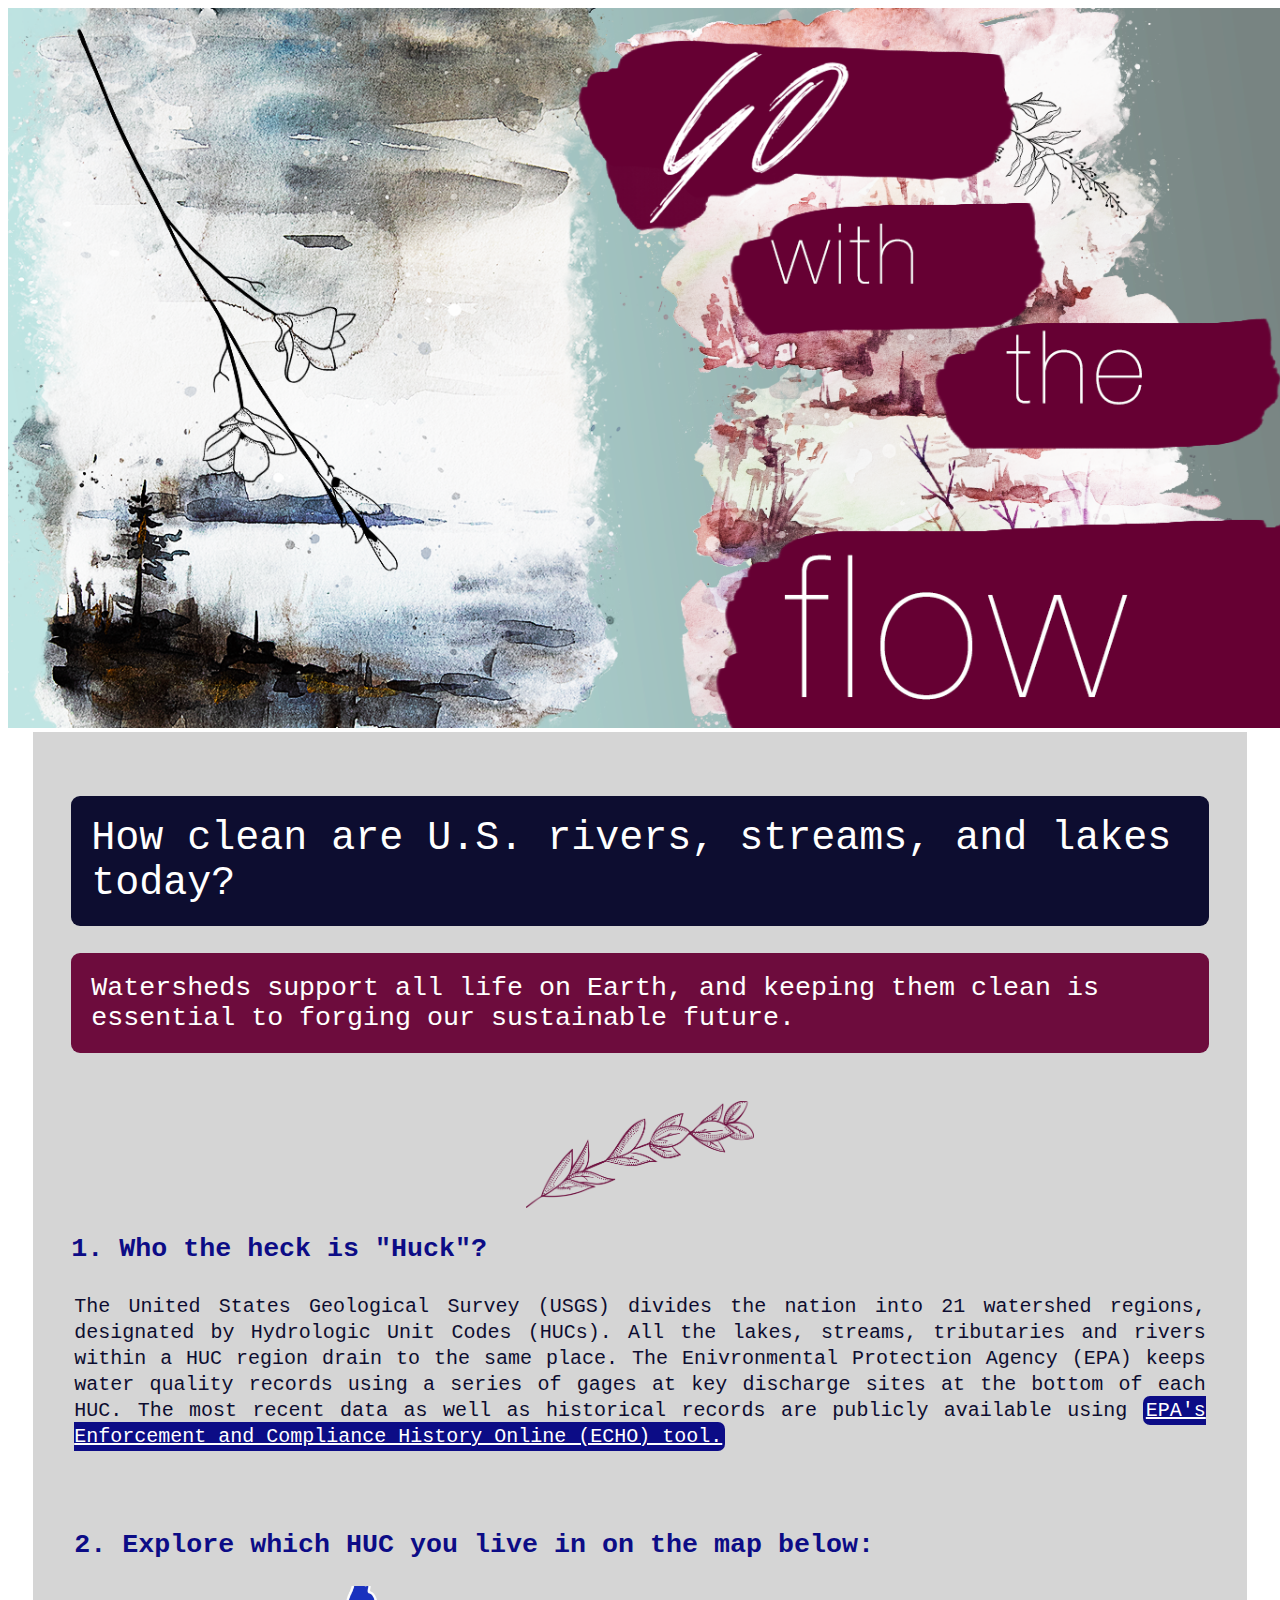
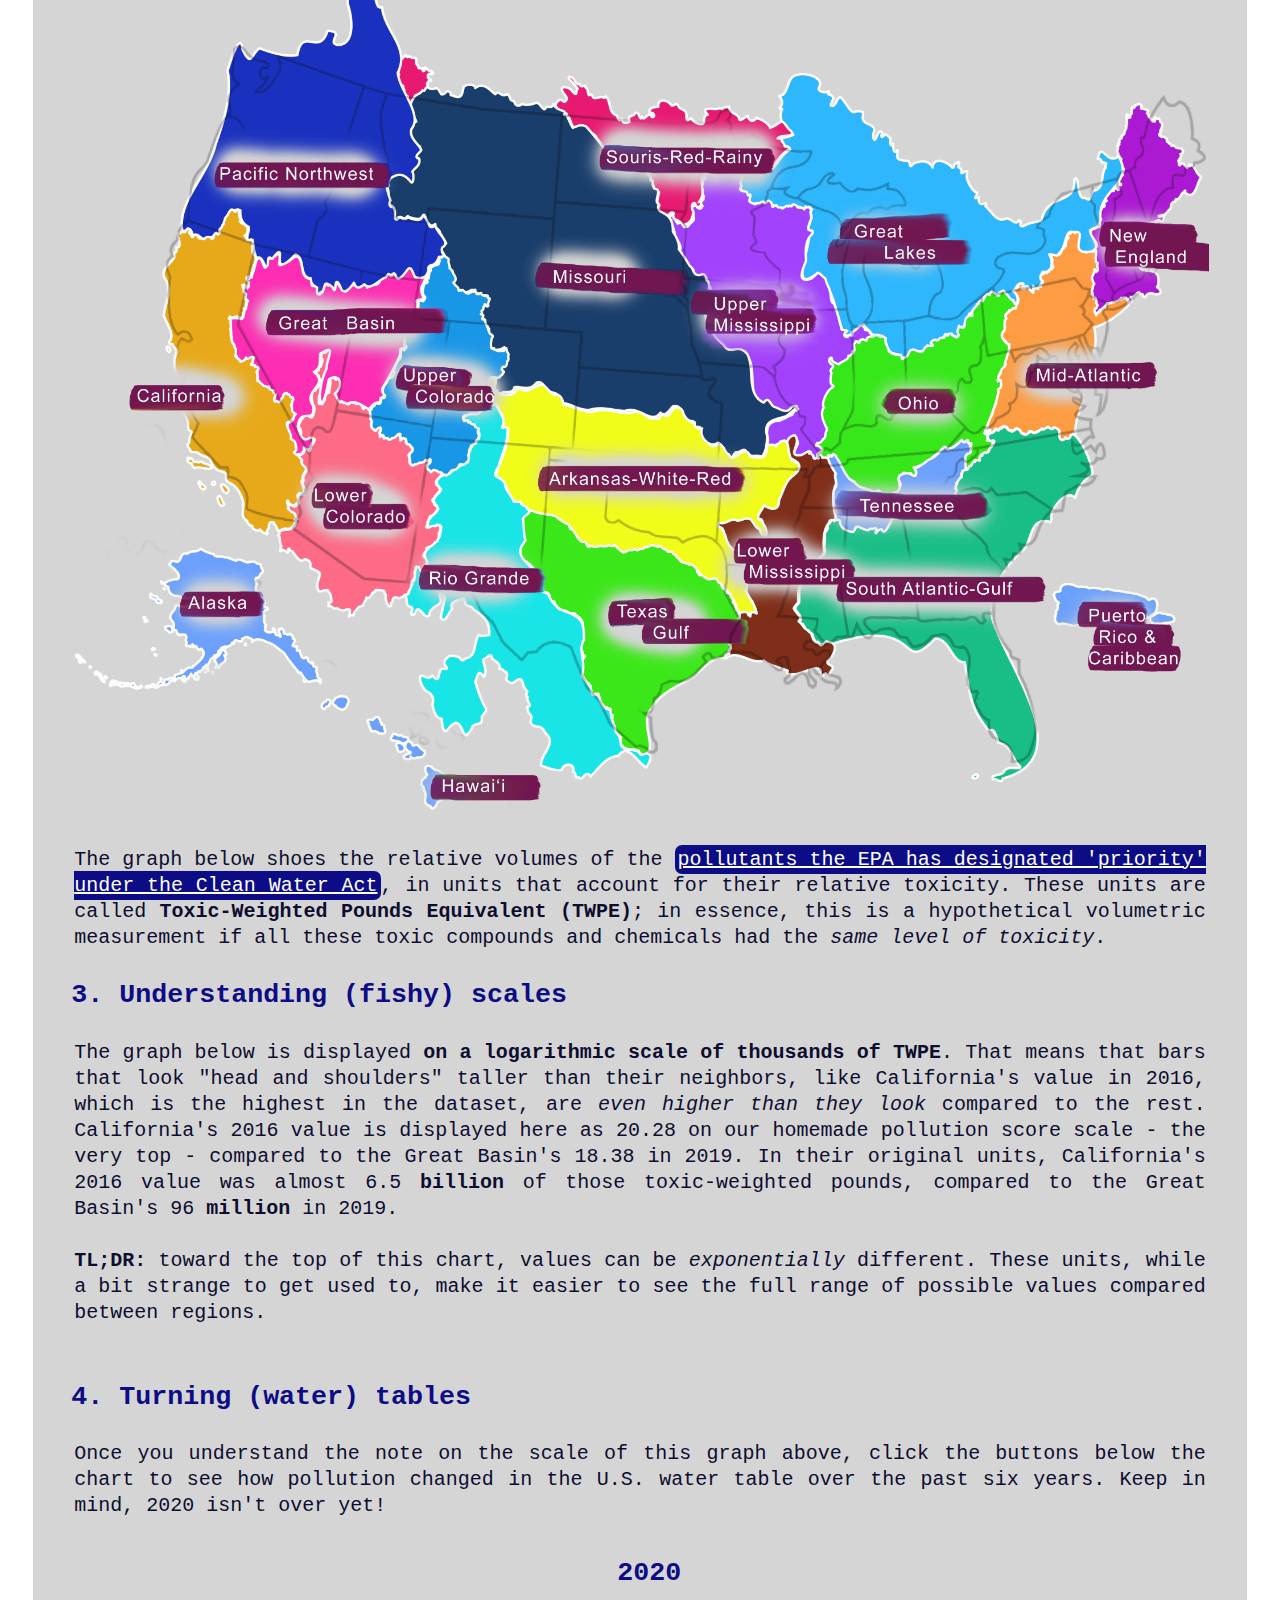
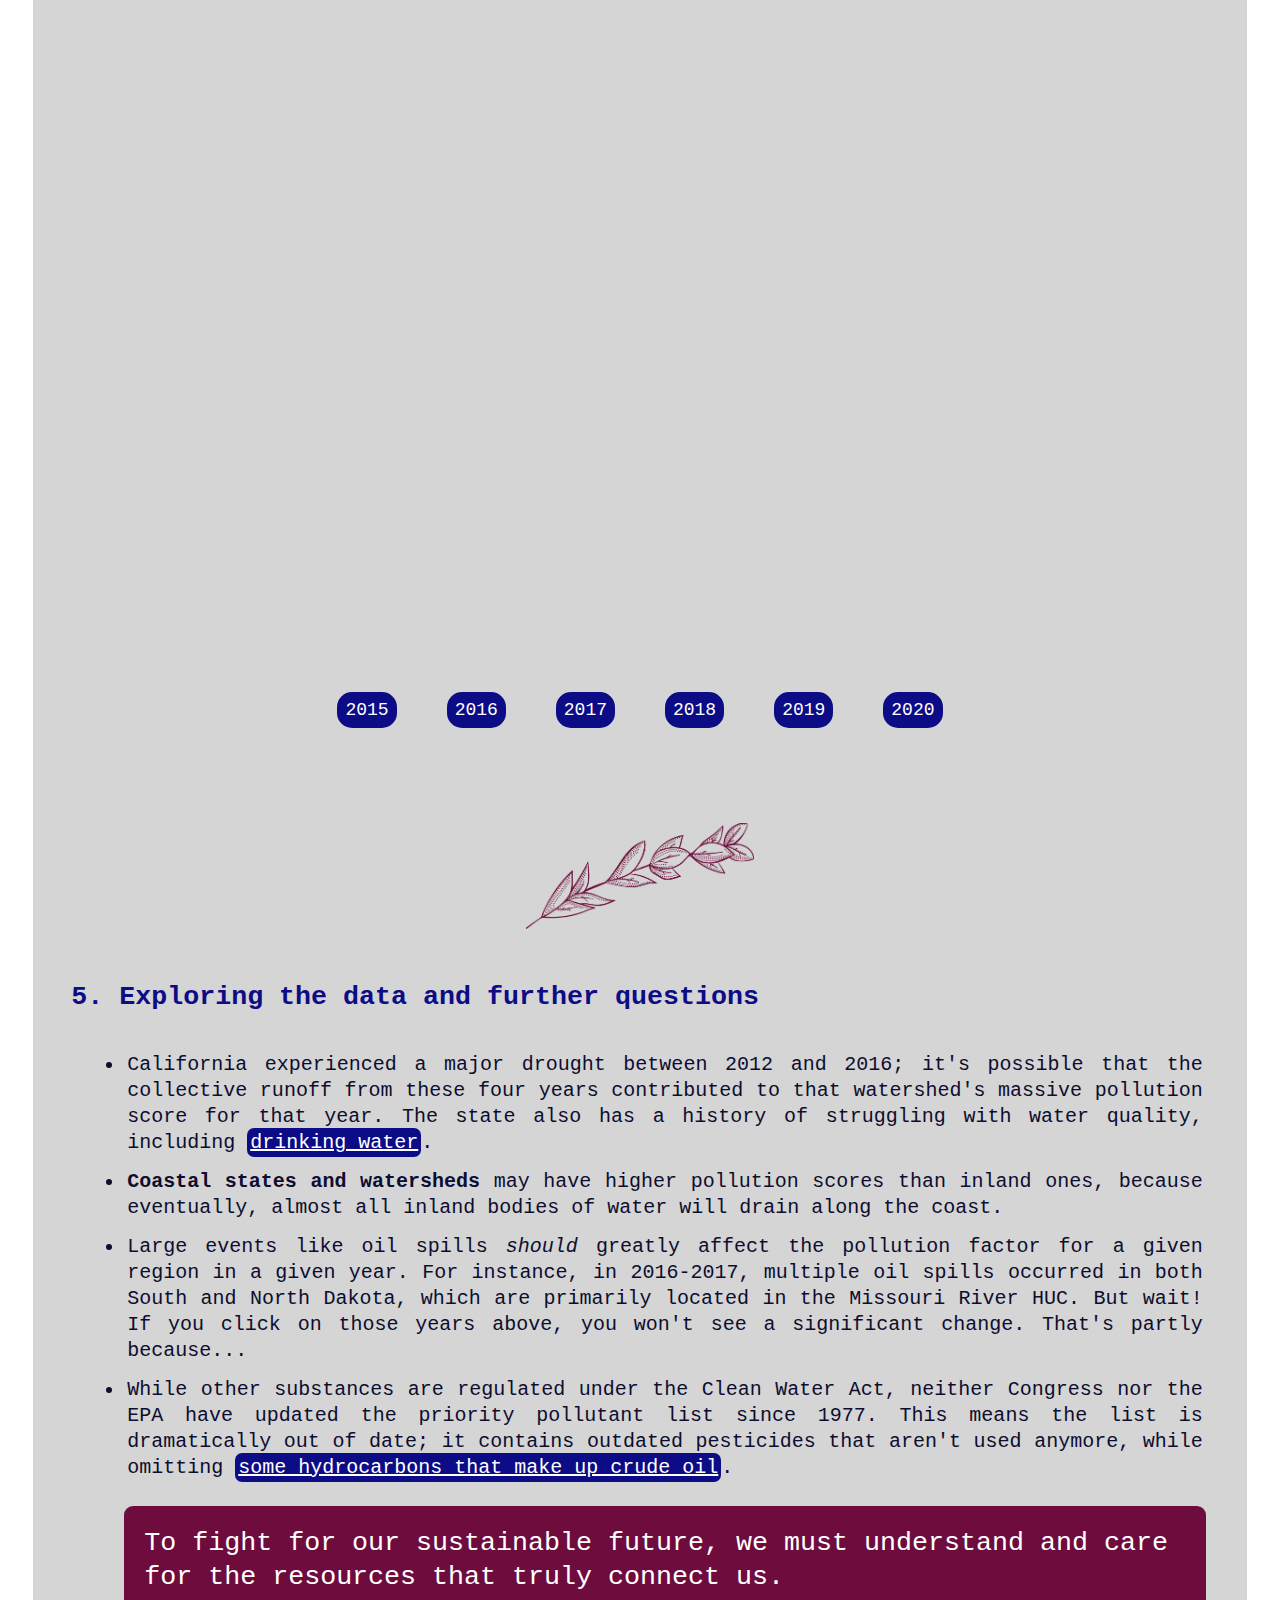
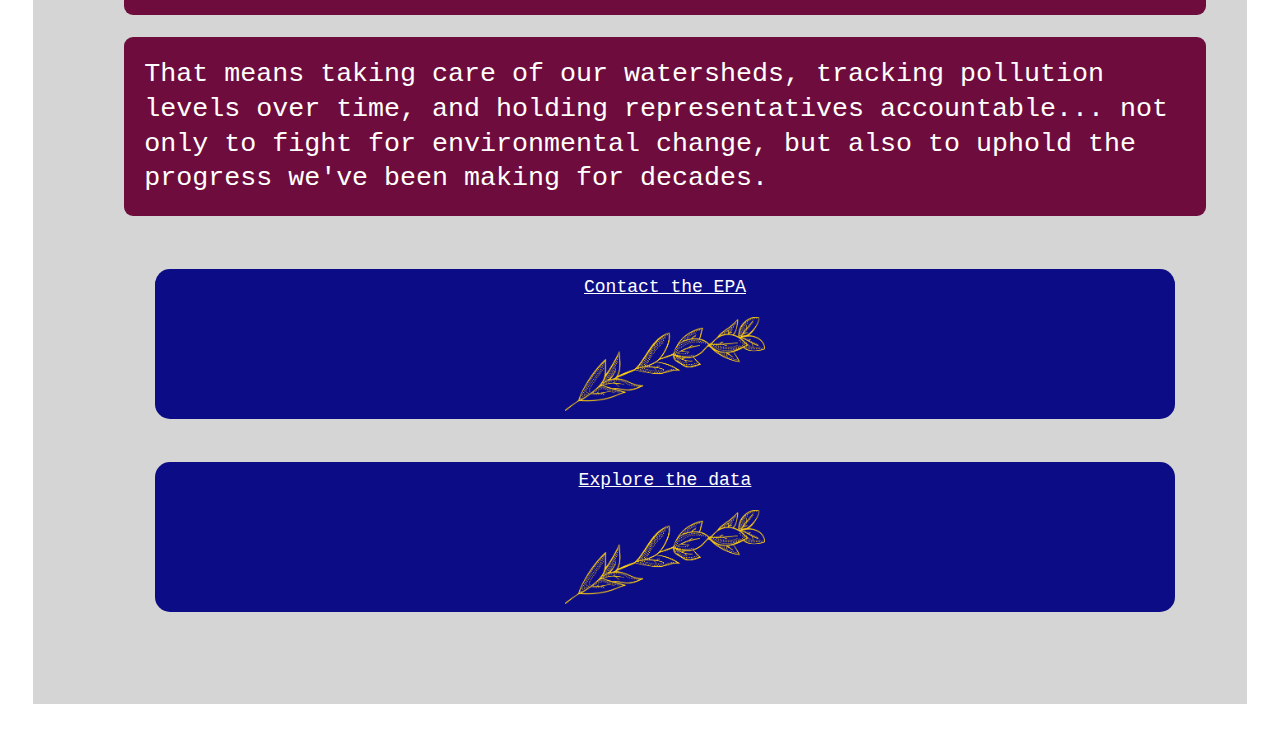
==== index.html @ a7fb6d4d "Rename p-bar.html to index.html" ====
<!DOCTYPE html>
<html>

<head>
  <script src="https://d3js.org/d3.v6.js"></script>
  <link rel="stylesheet" type="text/css" href="p-style.css">
</head>

<body>

<div class = "parallax">

  <div id = "banner" class = "center">
    <img src = "./img/header.png" alt = "header" width = "100%"> </img>
  </div>

  <div class = "main-content">
  <h1> How clean are U.S. rivers, streams, and lakes today? </h1>

  <h2> Watersheds support all life on Earth, and keeping them clean is essential to forging our sustainable future.  </h2> 
  <p> </p>

  <img src = "./img/branch-red.png" alt = "decorative branch logo" width = "90%" height = "20%" class = "icon"> </img>

  <h3> 1. Who the heck is "Huck"? </h3>
    <p> The United States Geological Survey (USGS) divides the nation into 21 watershed regions, designated by Hydrologic Unit Codes (HUCs). All the lakes, streams, tributaries and rivers within a HUC region drain to the same place. The Enivronmental Protection Agency (EPA) keeps water quality records using a series of gages at key discharge sites at the bottom of each HUC. The most recent data as well as historical records are publicly available using <a href="https://echo.epa.gov/trends/loading-tool/get-data/watershed-statistics/"> EPA's Enforcement and Compliance History Online (ECHO) tool.</a> </p>

  <p> </p>
  <p> </p>

  <p> <strong> 2. Explore which HUC you live in on the map below: </strong> </p>

  <img src = "./img/hucs.png" alt = "watershed map" width = 100% height = "100%"> </img>

  <p> The graph below shoes the relative volumes of the <a href="https://www.epa.gov/eg/toxic-and-priority-pollutants-under-clean-water-act"> pollutants the EPA has designated 'priority' under the Clean Water Act</a>, in units that account for their relative toxicity. These units are called <b> Toxic-Weighted Pounds Equivalent (TWPE)</b>; in essence, this is a hypothetical volumetric measurement if all these toxic compounds and chemicals had the <i>same level of toxicity</i>. </p>

  <h3> 3. Understanding (fishy) scales </h3>
  <p> The graph below is displayed <b> on a logarithmic scale of thousands of TWPE</b>. That means that bars that look "head and shoulders" taller than their neighbors, like California's value in 2016, which is the highest in the dataset, are <i>even higher than they look</i> compared to the rest. California's 2016 value is displayed here as 20.28 on our homemade pollution score scale - the very top - compared to the Great Basin's 18.38 in 2019. In their original units, California's 2016 value was </i>almost 6.5 <b> billion </b> </i> of those toxic-weighted pounds, compared to the Great Basin's 96 <b> million </b> in 2019. </p>
  
  <p><b>TL;DR:</b> toward the top of this chart, values can be <i>exponentially</i> different. These units, while a bit strange to get used to, make it easier to see the full range of possible values compared between regions. </p>
  <p> </p>

  <h3> 4. Turning (water) tables </h3>
  <p> Once you understand the note on the scale of this graph above, click the buttons below the chart to see how pollution changed in the U.S. water table over the past six years. Keep in mind, 2020 isn't over yet! </p> 
  <h4 id = "graphtitle"> 2020 </h3>

  <div id = "container" class = "center">

    <div id= "chart1">
        <script src = "./p-script.js"> </script>
    </div>

  </div>

    <div id = "buttons" class = "buttons" style = "text-align: center;">
      <p> </p>
      <button id="show2015"> 2015 </button>
      <button id="show2016"> 2016 </button>
      <button id="show2017"> 2017 </button>
      <button id="show2018"> 2018 </button>
      <button id="show2019"> 2019 </button>
      <button id="show2020"> 2020 </button>
    </div>

  <p> </p>
  <p> </p>

  <img src = "./img/branch-red.png" alt = "decorative branch logo" width = "200px"  alt = "branch"  class = "icon"> </img>

  <p> </p>

<h3> 5. Exploring the data and further questions </h3>
<ul>
    <li> California experienced a major drought between 2012 and 2016; it's possible that the collective runoff from these four years contributed to that watershed's massive pollution score for that year. The state also has a history of struggling with water quality, including <a href = "http://environmentalintegrity.org/wp-content/uploads/CA-Arsenic-Report.pdf"> drinking water</a>. </li>

    <li> <b> Coastal states and watersheds </b> may have higher pollution scores than inland ones, because eventually, almost all inland bodies of water will drain along the coast.

    <li> Large events like oil spills <i> should </i> greatly affect the pollution factor for a given region in a given year. For instance, in 2016-2017, multiple oil spills occurred in both South and North Dakota, which are primarily located in the Missouri River HUC. But wait! If you click on those years above, you won't see a significant change. That's partly because... </li>

    <li> While other substances are regulated under the Clean Water Act, neither Congress nor the EPA have updated the priority pollutant list since 1977. This means the list is dramatically out of date; it contains outdated pesticides that aren't used anymore, while omitting <a href = "https://www.e-education.psu.edu/fsc432/node/5"> some hydrocarbons that make up crude oil</a>. </li>
  
  <h2> To fight for our sustainable future, we must understand and care for the resources that truly connect us. </h2>
  
  <h2> That means taking care of our watersheds, tracking pollution levels over time, and holding representatives accountable... not only to fight for environmental change, but also to uphold the progress we've been making for decades. </h2>

  <div id = "cta"> 
    <button> <a href = "https://www.epa.gov/home/forms/contact-epa"> Contact the EPA </a> <br> <br>  <img src = "./img/branch-yellow.png" class = "icon"> </img> </button>
    <button> <a href = "https://echo.epa.gov/trends/loading-tool/get-data/watershed-statistics/">  Explore the data </a> <br> <br>  <img src = "./img/branch-yellow.png" class = "icon"> </img> </button>
  </div>

</div>
  
</body>
</html>
---- p-style.css ----
html, body {
  font-family: "Helvetica Neue",Helvetica,Arial,sans-serif;
  background-image: url("./img/background.jpg");
  /* padding: 0px;
  margin: 0px; */
  }

.parallax { 
  background-image: url("./img/background-12.jpg");
  height: 100%;
  background-attachment: fixed;
  background-position: center;
  background-repeat: no-repeat;
  background-size: cover;
}

#banner {
margin-bottom: 0px;
width: 100vw;
}

.main-content {
  margin: 2%;
  margin-top: 0%;
  padding: 3%;
  background-color: lightgray;
  opacity: 95%;
  display: block;
}

h1 {
  text-align: left;
  font-family: 'Courier New', Courier, monospace;
  font-size: 30pt;
  color:white;
  font-weight: lighter;
  background: rgb(1, 1, 37, 1);
  padding: 20px;
  border-radius: 9px;
}

h2 {
  text-align: left;
  font-family: 'Courier New', Courier, monospace;
  font-size: 20pt;
  color: white;
  font-weight: lighter;
  background:#660033;
  padding: 20px;
  border-radius: 9px;
}

p, ul, li {
  padding:3px;
  text-align: justify;
  font-family: 'Courier New', Courier, monospace;
  color: rgb(1, 1, 37, 1);
  font-size: 15pt;
  line-height: 1.3;
}

ul {
  margin-left: 50px;
}

li {
  padding-top: 10px;
}

.center {
  display: inline-block;
  margin-left: auto;
  margin-right: auto;
  max-height: 75vh;
  min-height: 400px;
}

#container {
  width: 85%;
  height: 75%;
  min-width: 300px;
  max-width: 90vw;
  min-height: 600px;
  max-height: 90vw;
  display: block;
  margin: auto;
  }

#chart1 {
  width: inherit;
  max-width: 95vw;
  height: inherit;
  position: relative;
}

.buttons {
  display: block;
  margin-left: auto;
  margin-right: auto;
}

button {
  background-color: navy;
  border: none;
  margin: 2%;
  color: white;
  padding: 8px 8px;
  text-align: center;
  display: inline-block;
  font-size: large;
  font-family: 'Courier New', Courier, monospace;
  border-radius: 15px;
}

.icon {
  display: block;
  margin-left: auto;
  margin-right: auto;
  width: 20%;
  height: 20%;
}

strong{
  font-family: 'Courier New', Courier, monospace;
  color: navy;
  font-size: 20pt;
}

h3 {
  text-align: justify;
  font-family: 'Courier New', Courier, monospace;
  font-size: 15pt;
  color: black;
}

#graphtitle {
  display: block;
  margin-left: 48%;
  font-style: bold;
  font-family: 'Courier New', Courier, monospace;
  font-size: 20pt;
  color: navy;
}

.axis {
  font-size: small;
  color: navy;
}

.axisLabel {
  font-family: Arial, Helvetica, sans-serif;
  font-size: small;
  font-weight: bold;
  font-style: italic;
  fill: navy;
}

h3 {
  display: block;
  margin-left: auto;
  margin-right: auto;
  font-style: bold;
  font-size: 20pt;
  color: navy;
}

.tooltip {
  position: absolute;
  text-align: center;
  left: 0px;
  top: 0px;
  visibility: hidden;
  font-family: 'Courier New', Courier, monospace;
  font-size: 12pt;
  background:rgba(255, 180, 19, 0.9);
  padding: 5px;
  pointer-events: none;
}

#cta {
  display: inline-block;
  padding: 10px;
}

a {
color: white;
background-color: navy;
padding: 3px;
border-radius: 7px;
}
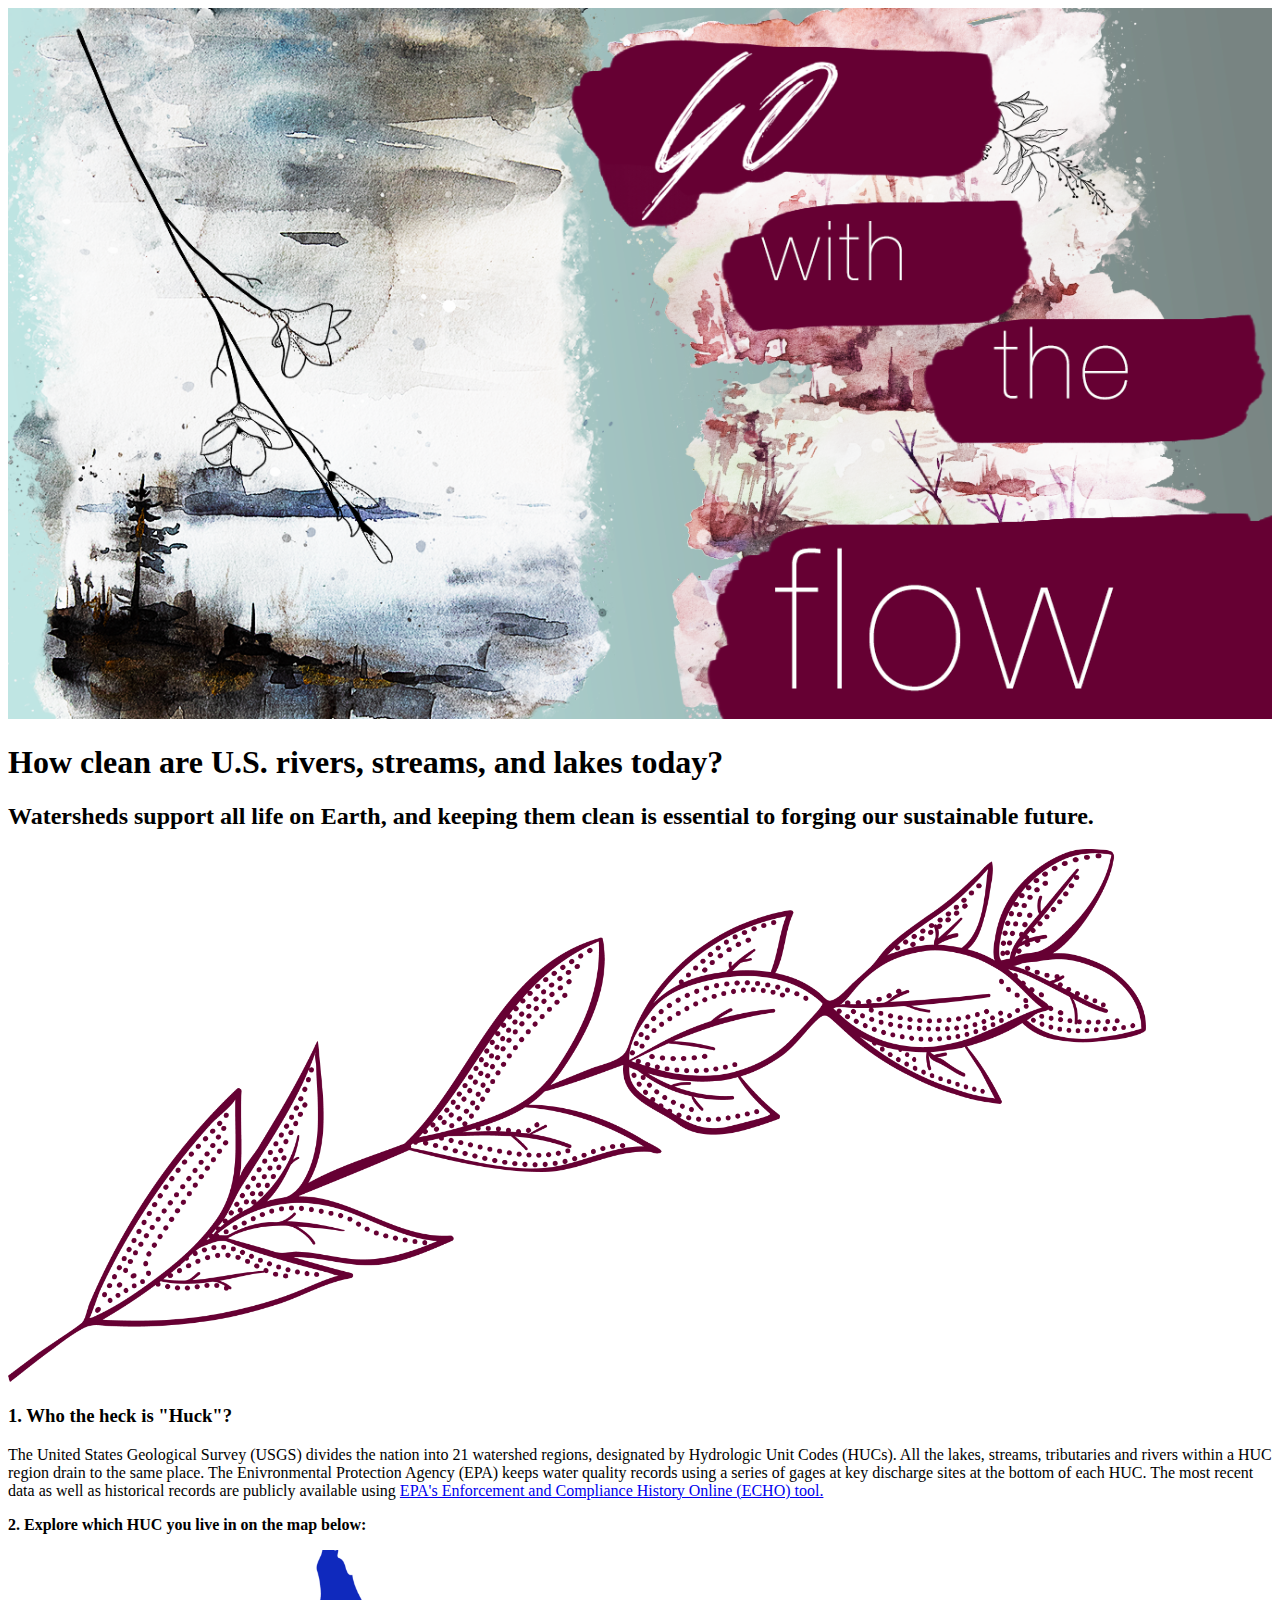
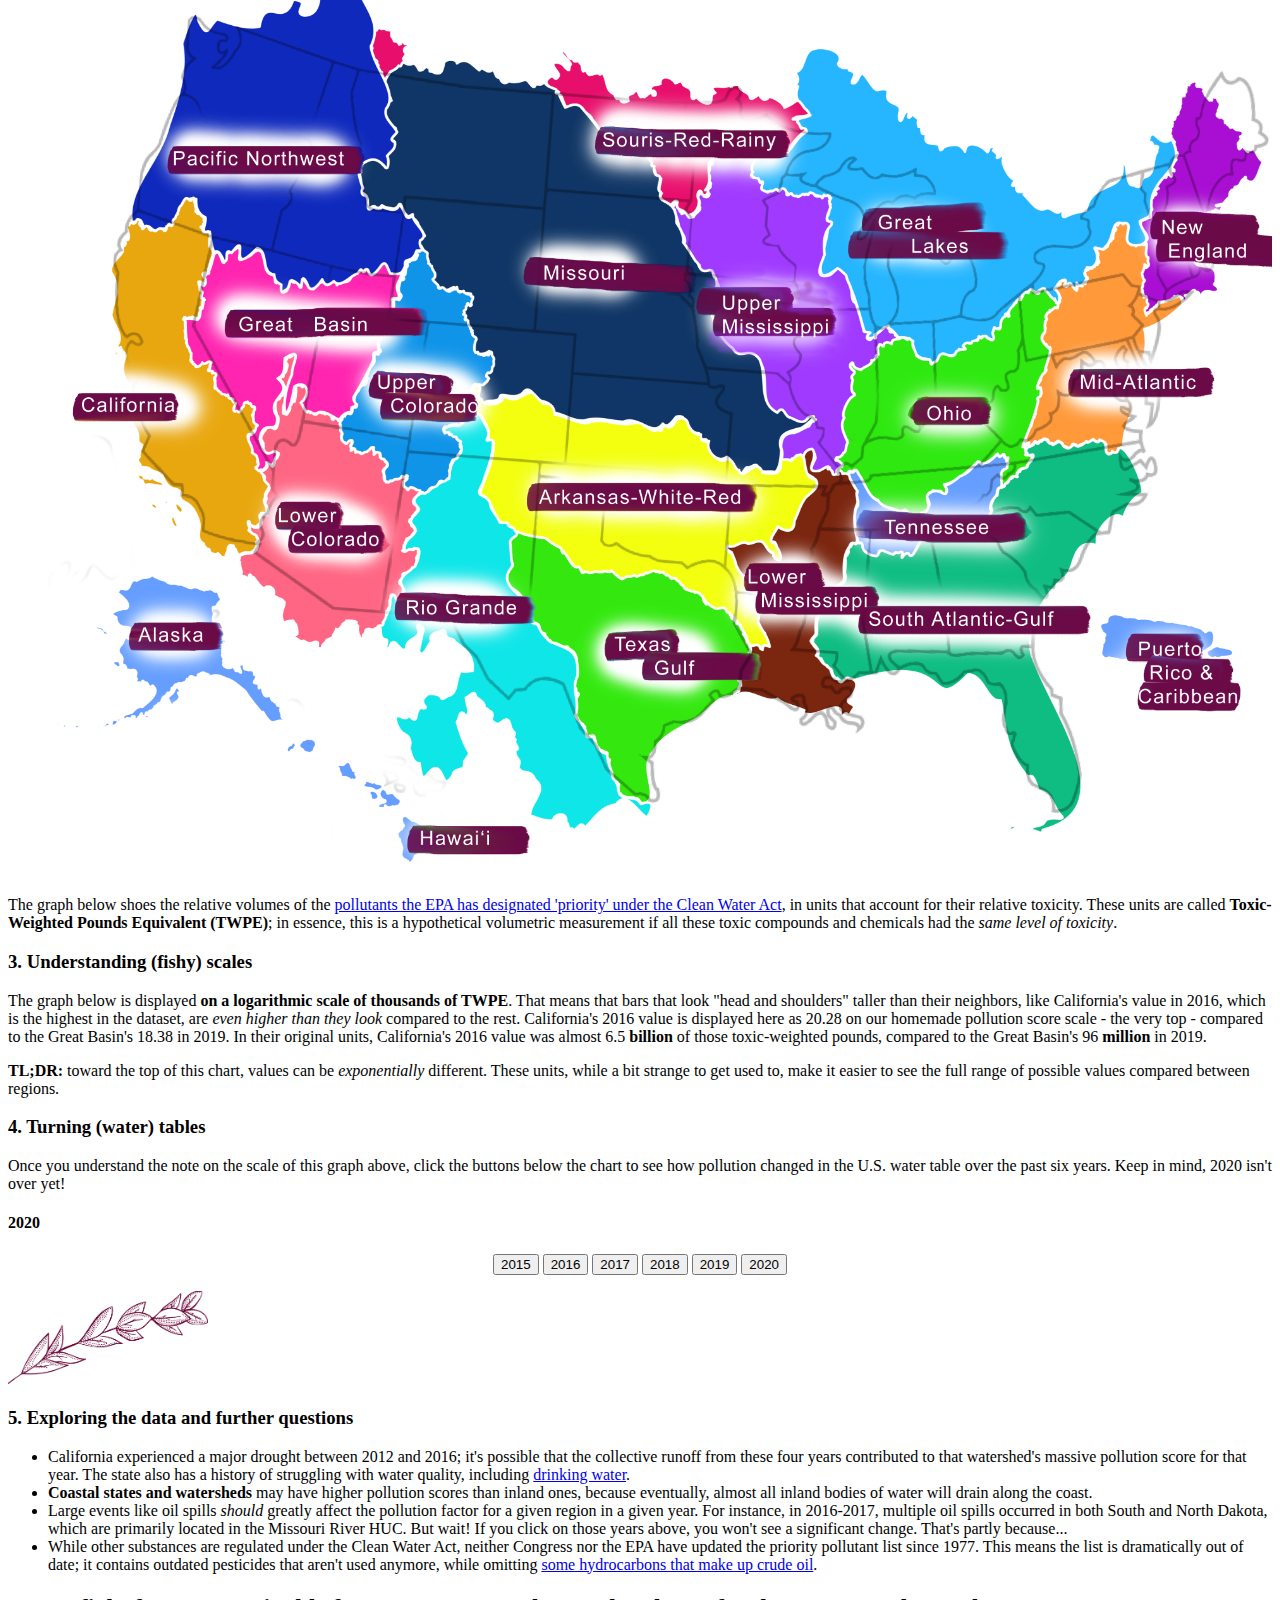
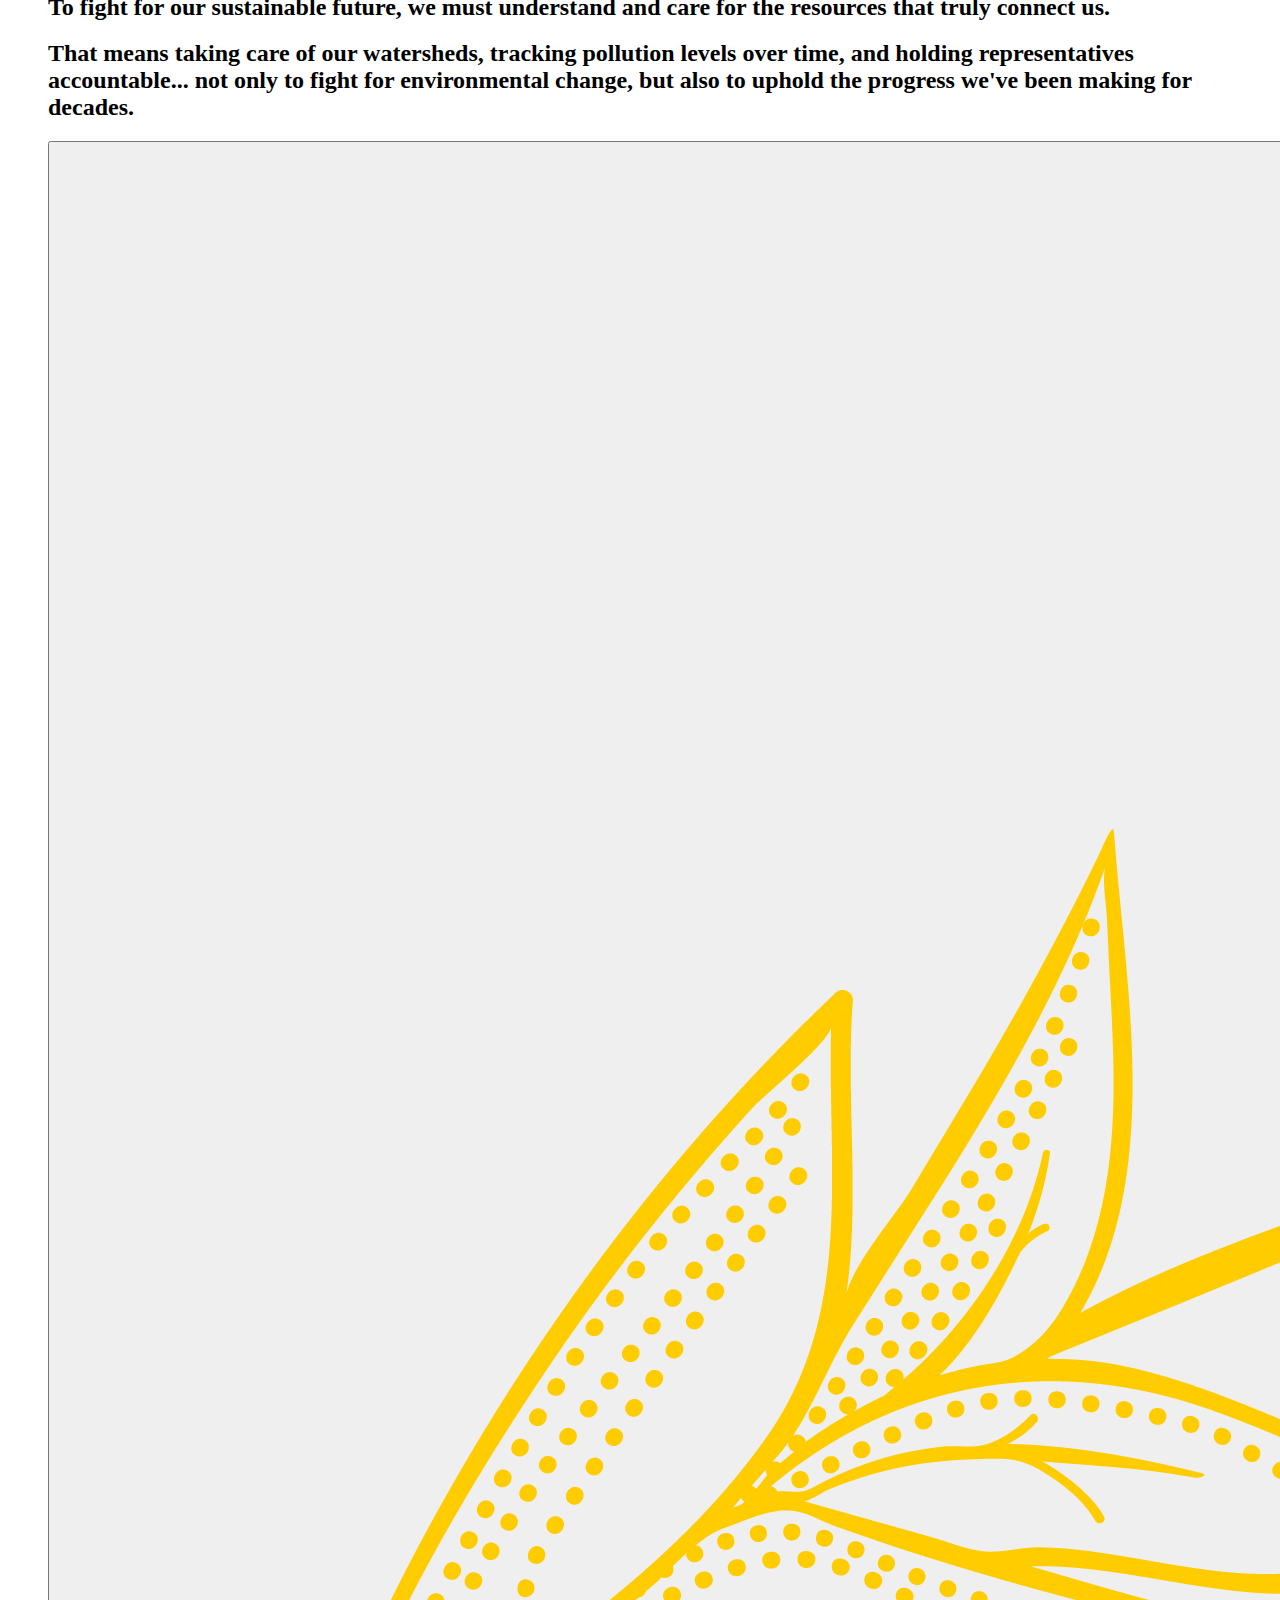
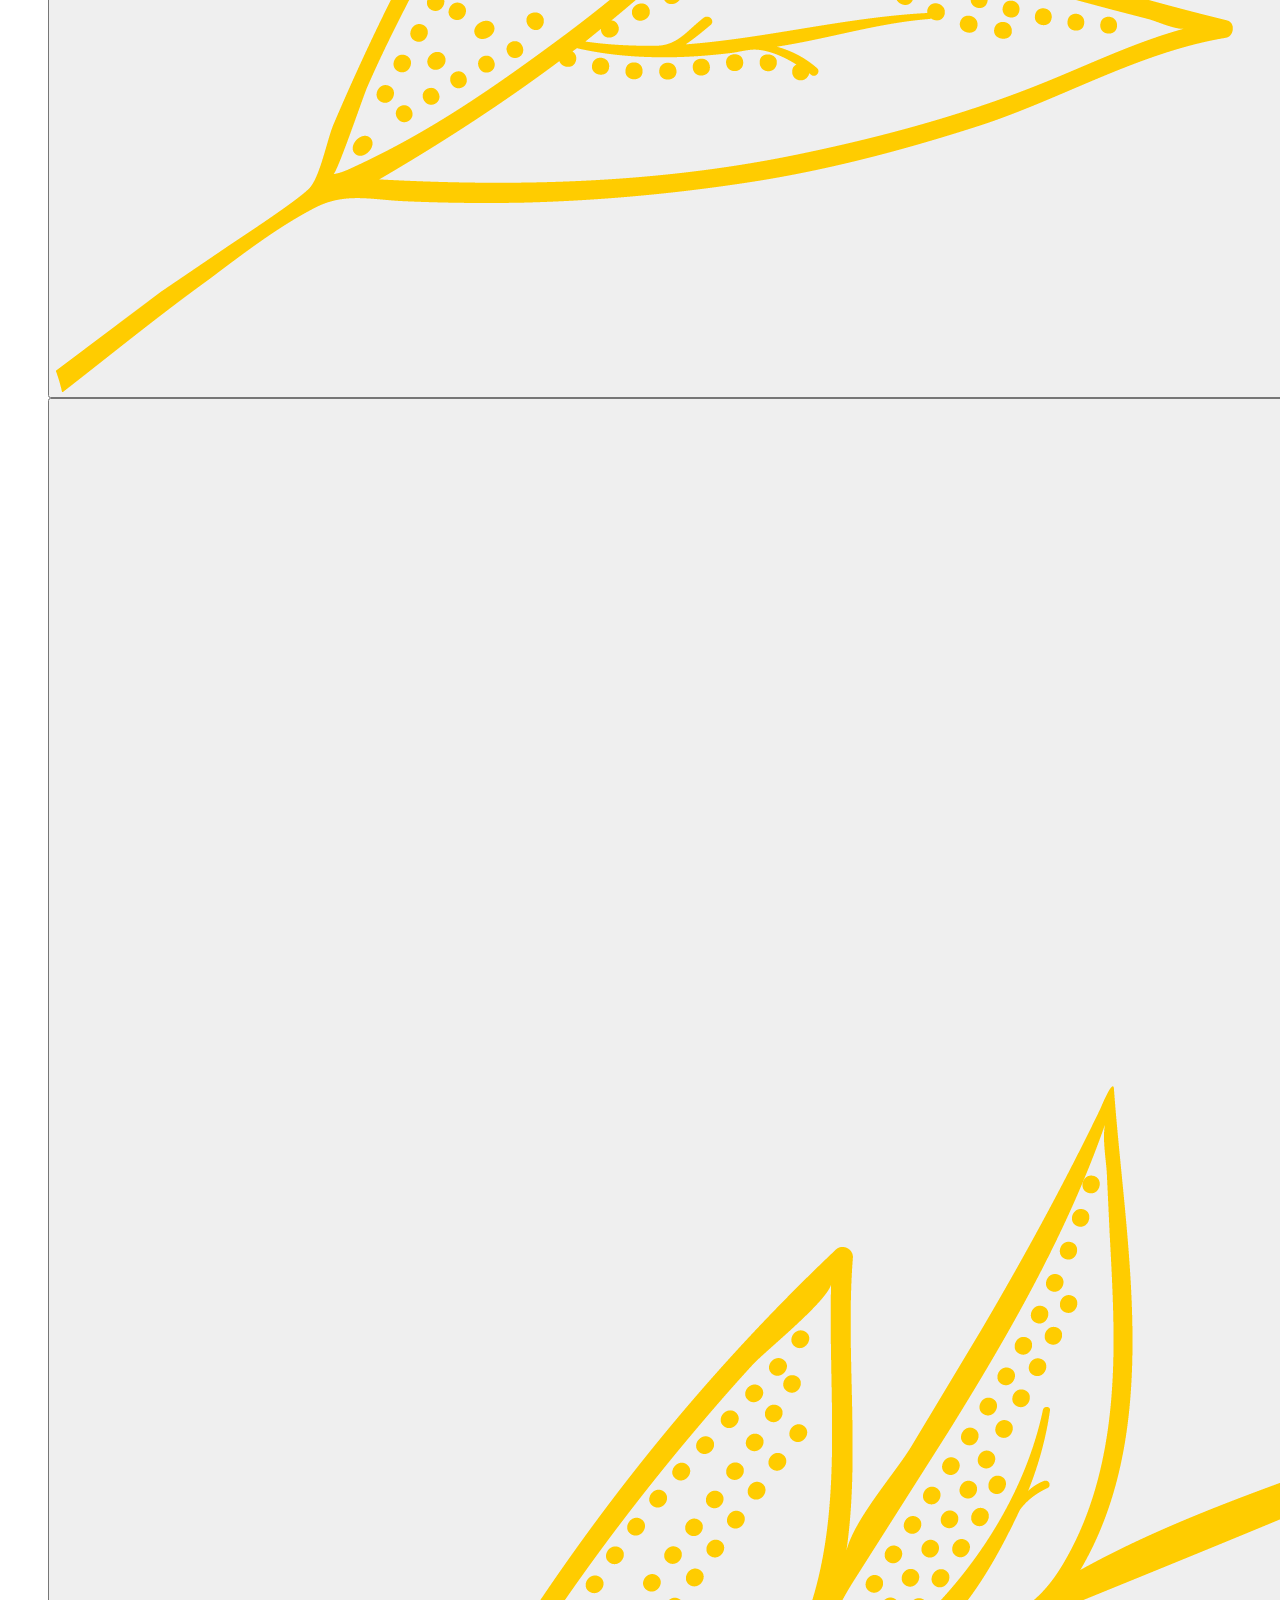
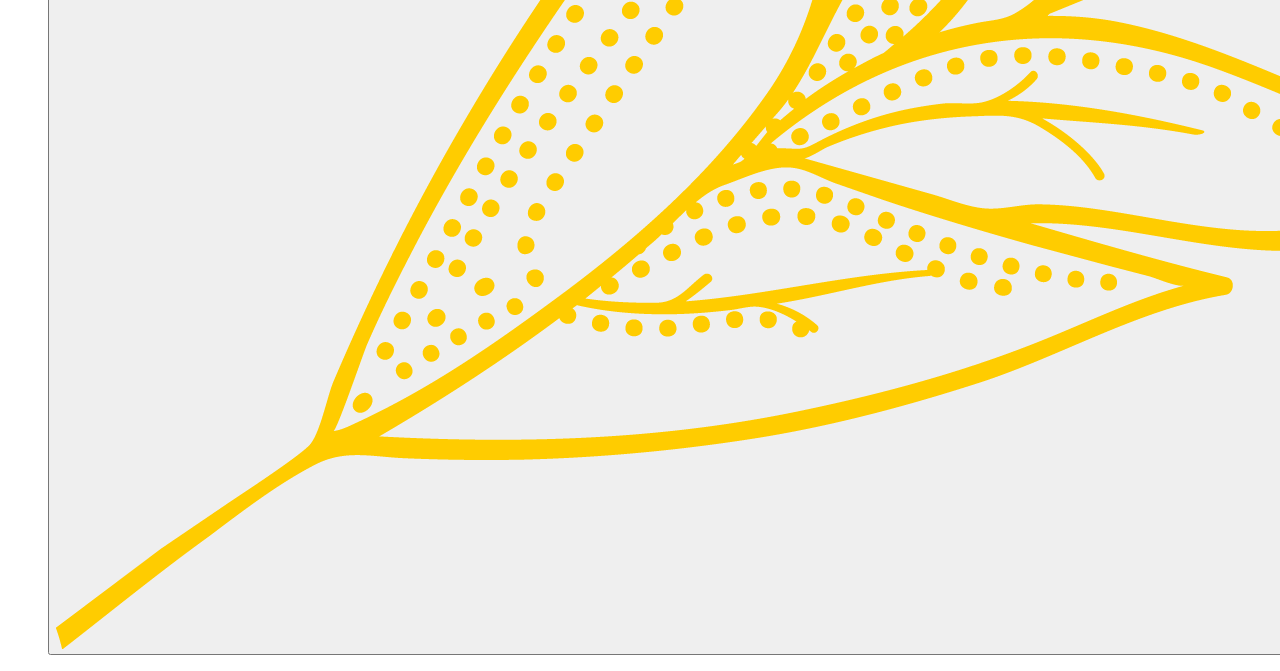
==== commit a13399ed: "override style with GH theme" ====
--- a/index.html
+++ b/index.html
@@ -3,7 +3,7 @@
 
 <head>
   <script src="https://d3js.org/d3.v6.js"></script>
-  <link rel="stylesheet" type="text/css" href="p-style.css">
+<!--   <link rel="stylesheet" type="text/css" href="p-style.css"> -->
 </head>
 
 <body>
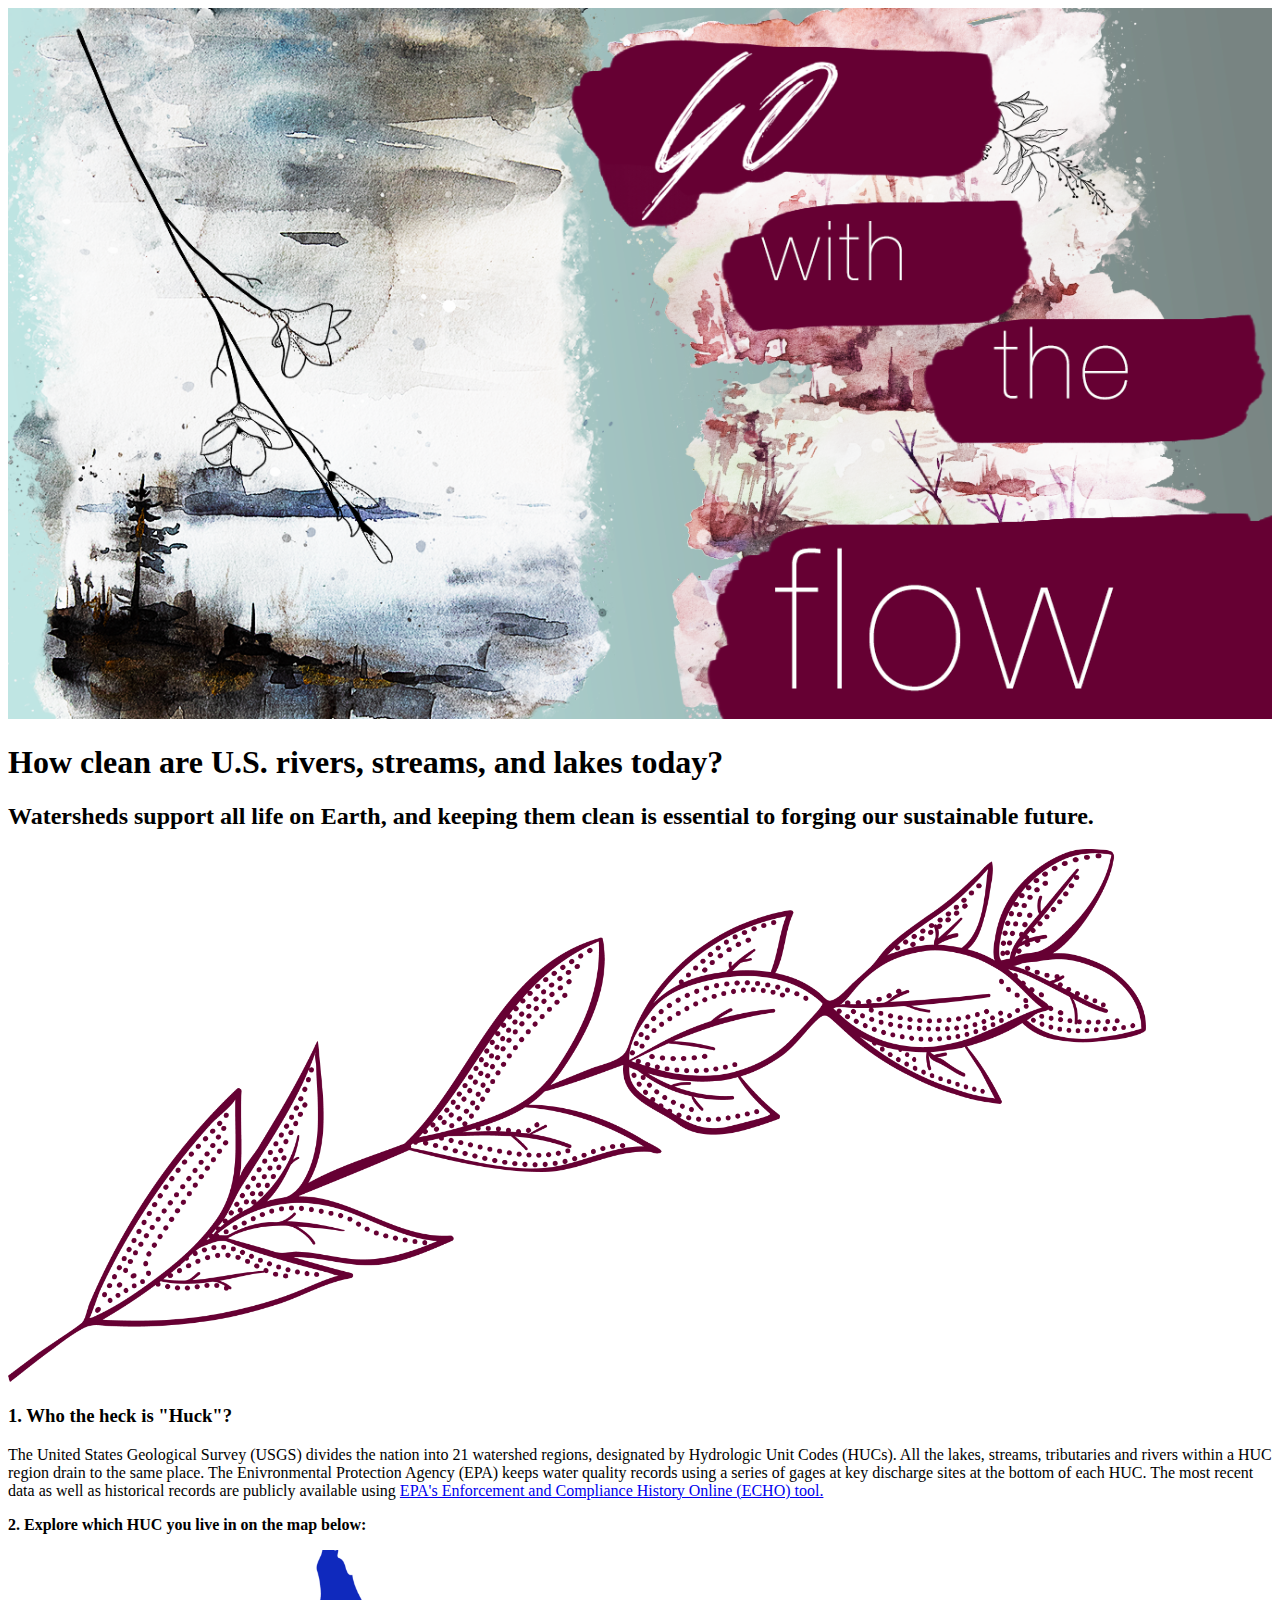
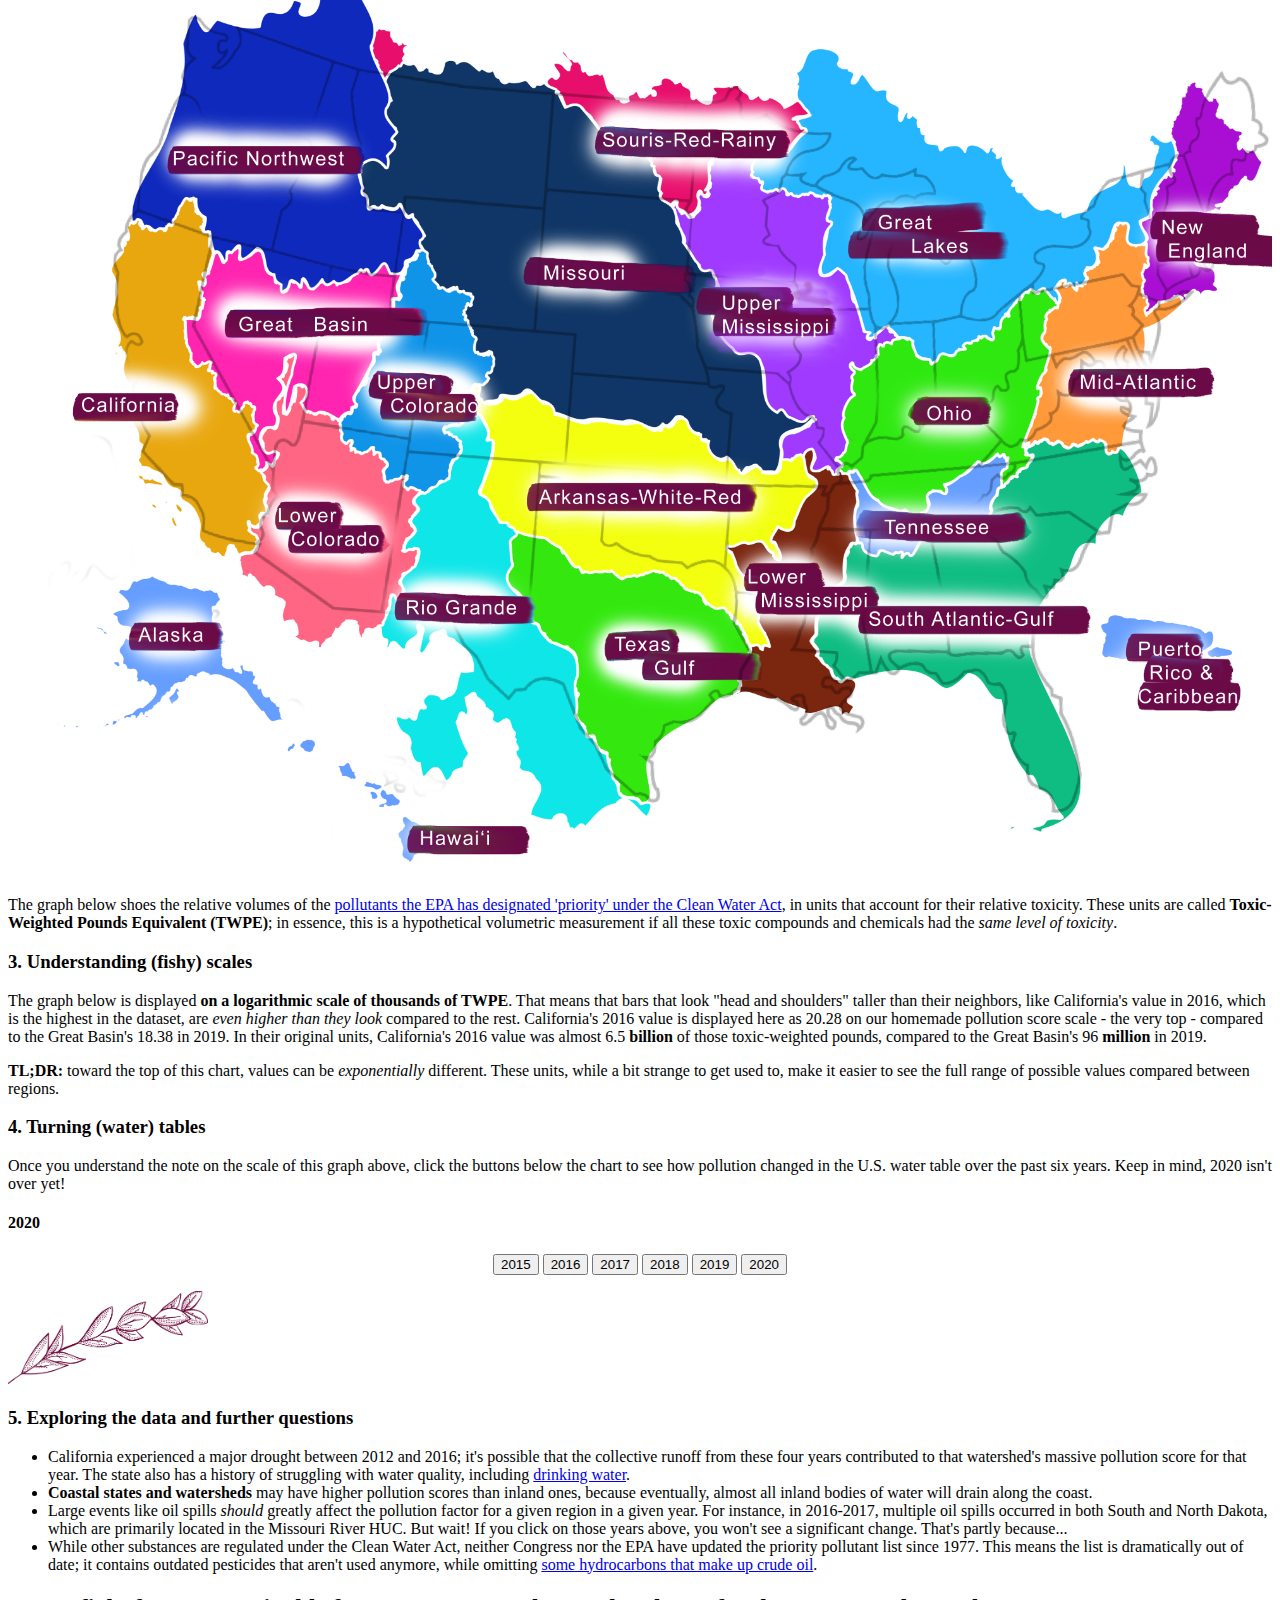
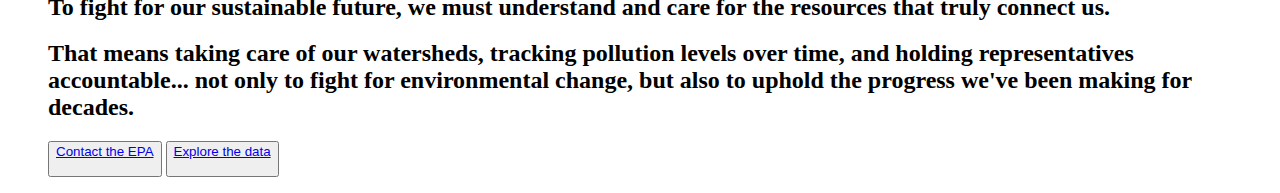
==== commit f6576192: "adjust image sizes" ====
--- a/index.html
+++ b/index.html
@@ -84,8 +84,12 @@
   <h2> That means taking care of our watersheds, tracking pollution levels over time, and holding representatives accountable... not only to fight for environmental change, but also to uphold the progress we've been making for decades. </h2>
 
   <div id = "cta"> 
-    <button> <a href = "https://www.epa.gov/home/forms/contact-epa"> Contact the EPA </a> <br> <br>  <img src = "./img/branch-yellow.png" class = "icon"> </img> </button>
-    <button> <a href = "https://echo.epa.gov/trends/loading-tool/get-data/watershed-statistics/">  Explore the data </a> <br> <br>  <img src = "./img/branch-yellow.png" class = "icon"> </img> </button>
+    <button> <a href = "https://www.epa.gov/home/forms/contact-epa"> Contact the EPA </a> <br> <br>  
+<!--       <img src = "./img/branch-yellow.png" class = "icon"> </img> -->
+    </button>
+    <button> <a href = "https://echo.epa.gov/trends/loading-tool/get-data/watershed-statistics/">  Explore the data </a> <br> <br>  
+<!--       <img src = "./img/branch-yellow.png" class = "icon"> </img> -->
+    </button>
   </div>
 
 </div>
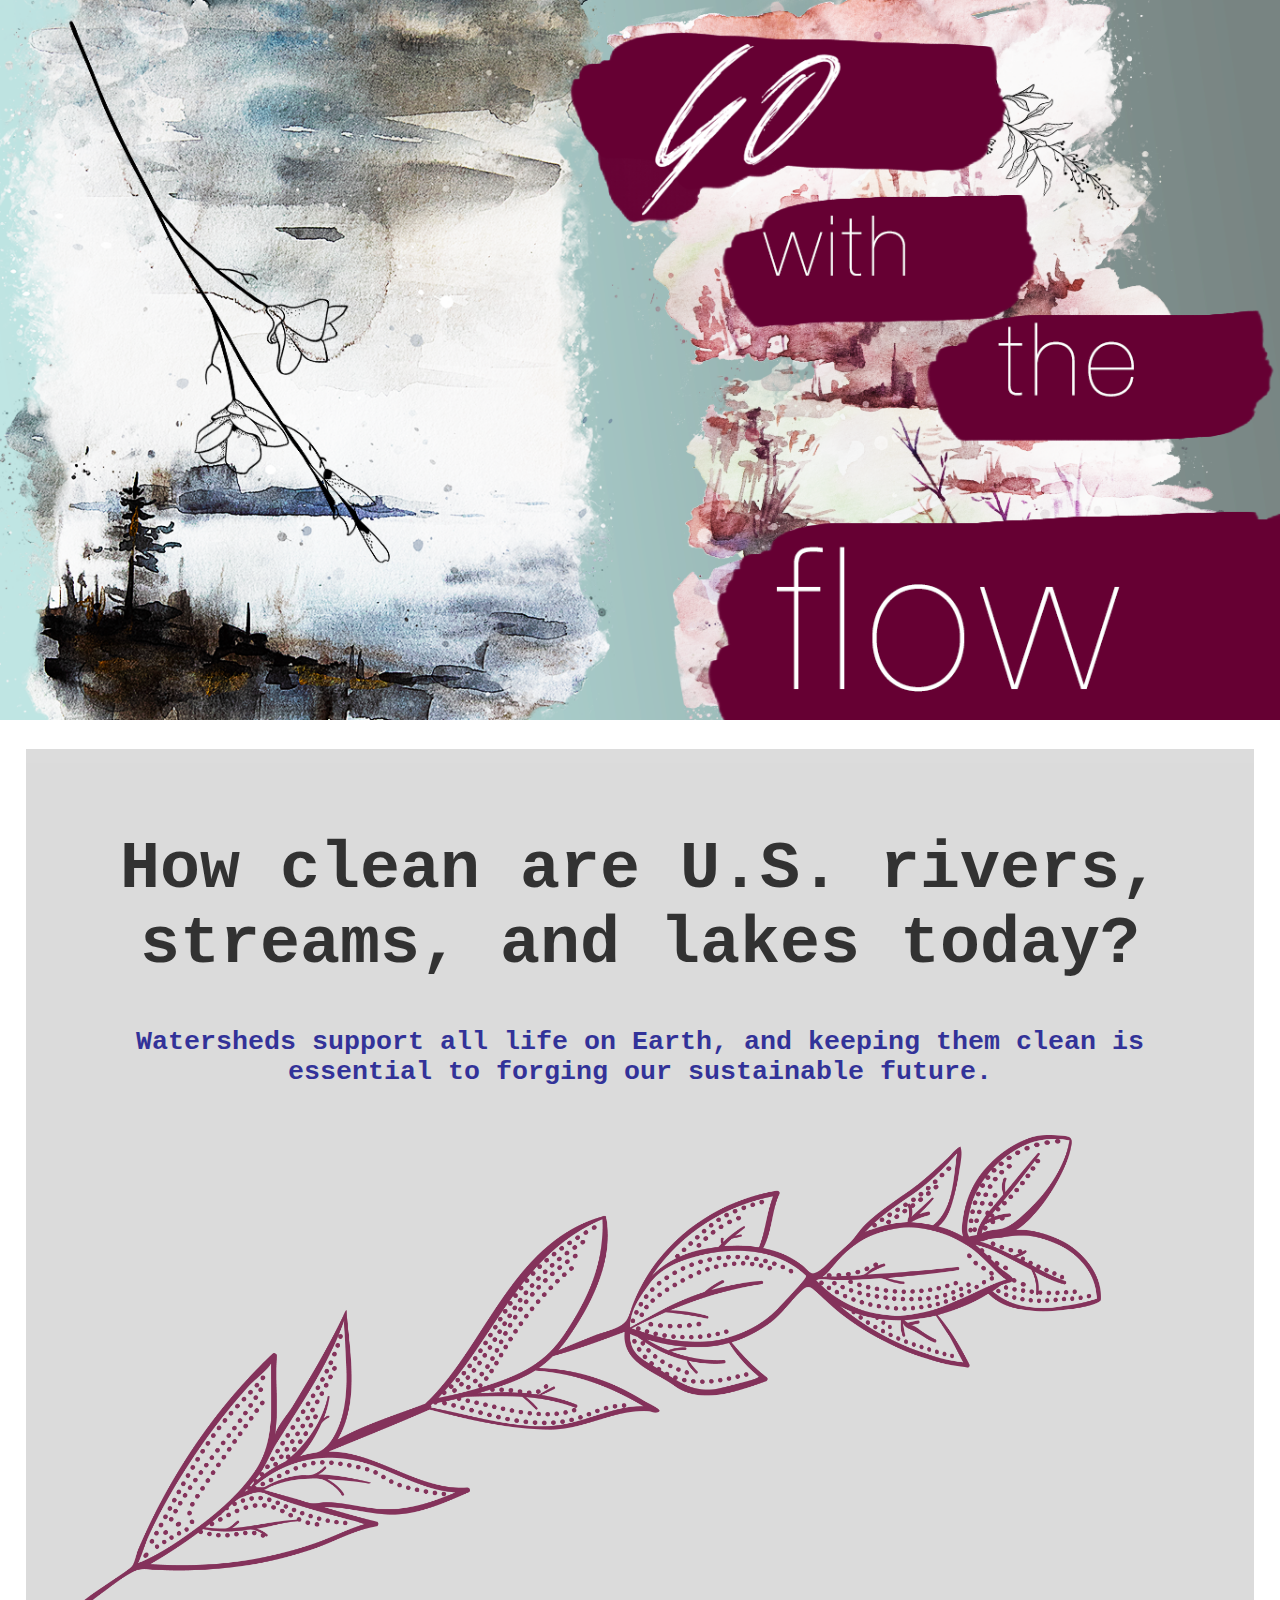
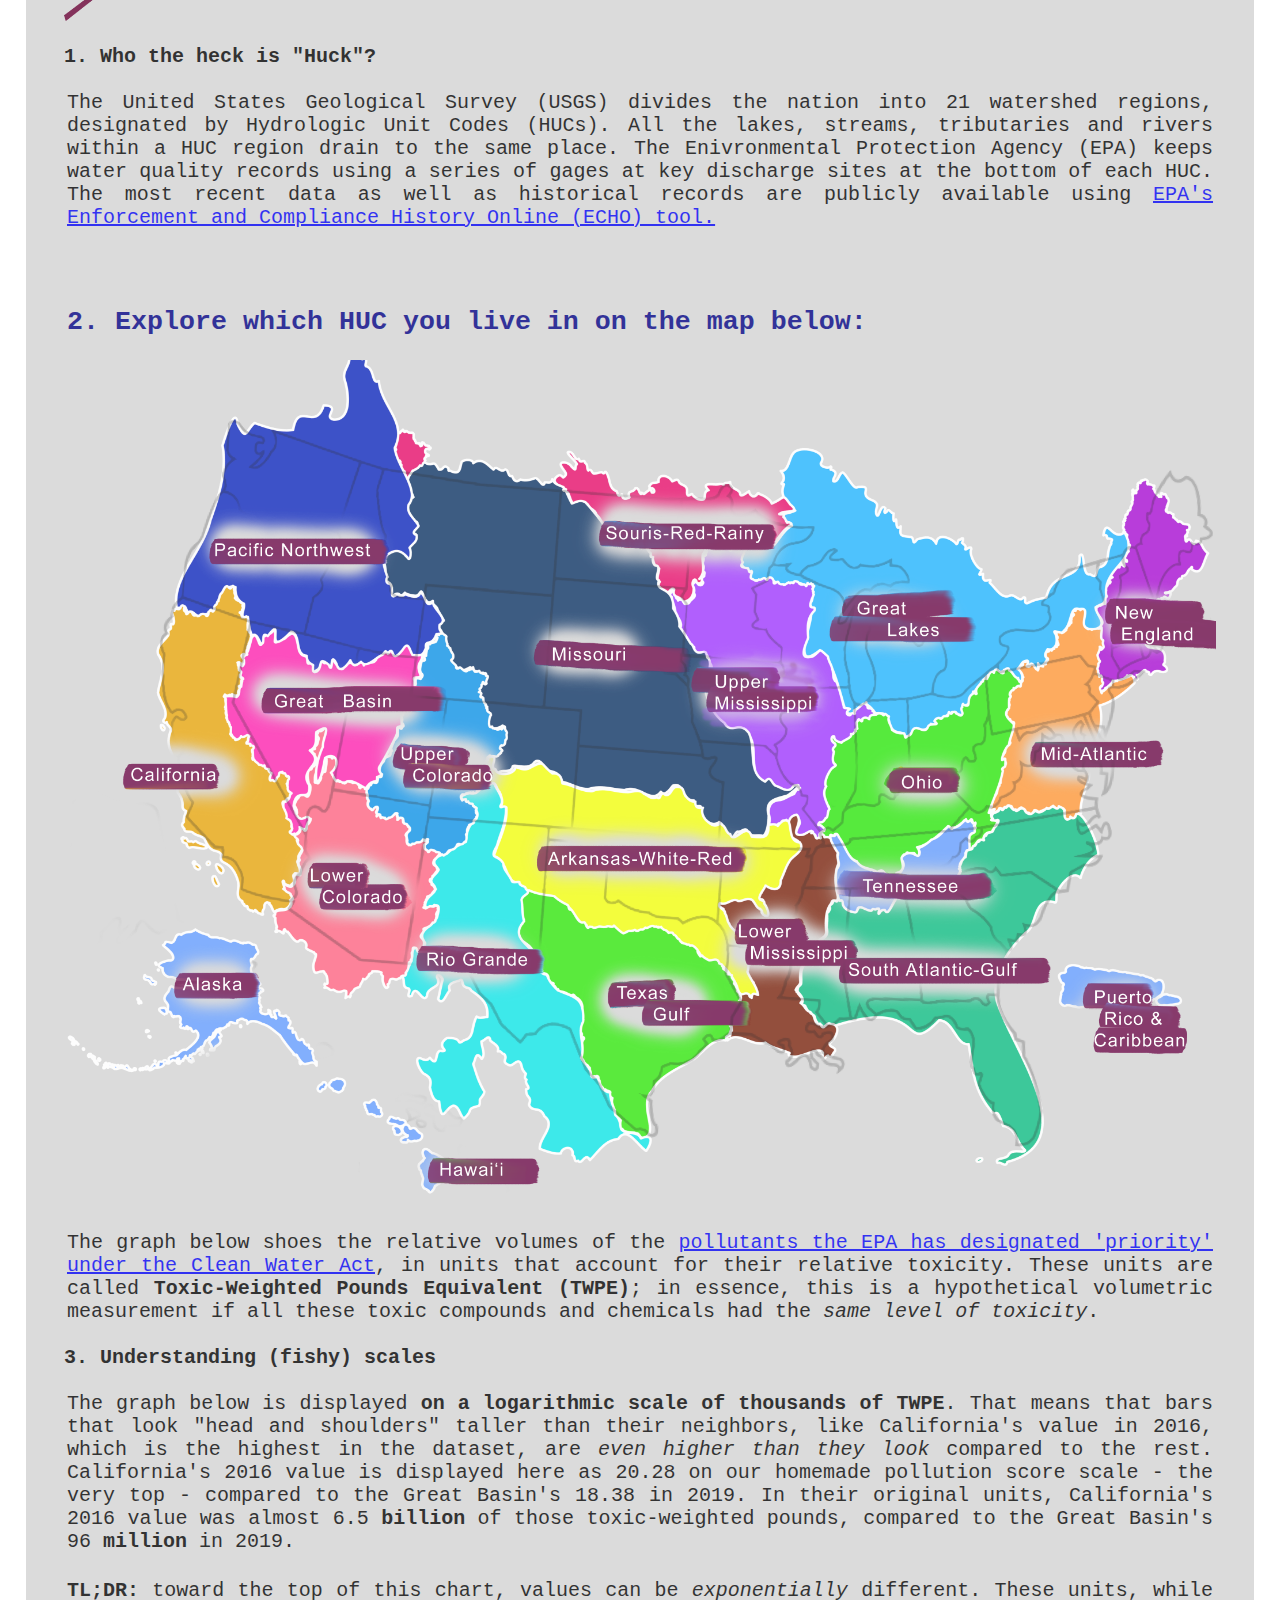
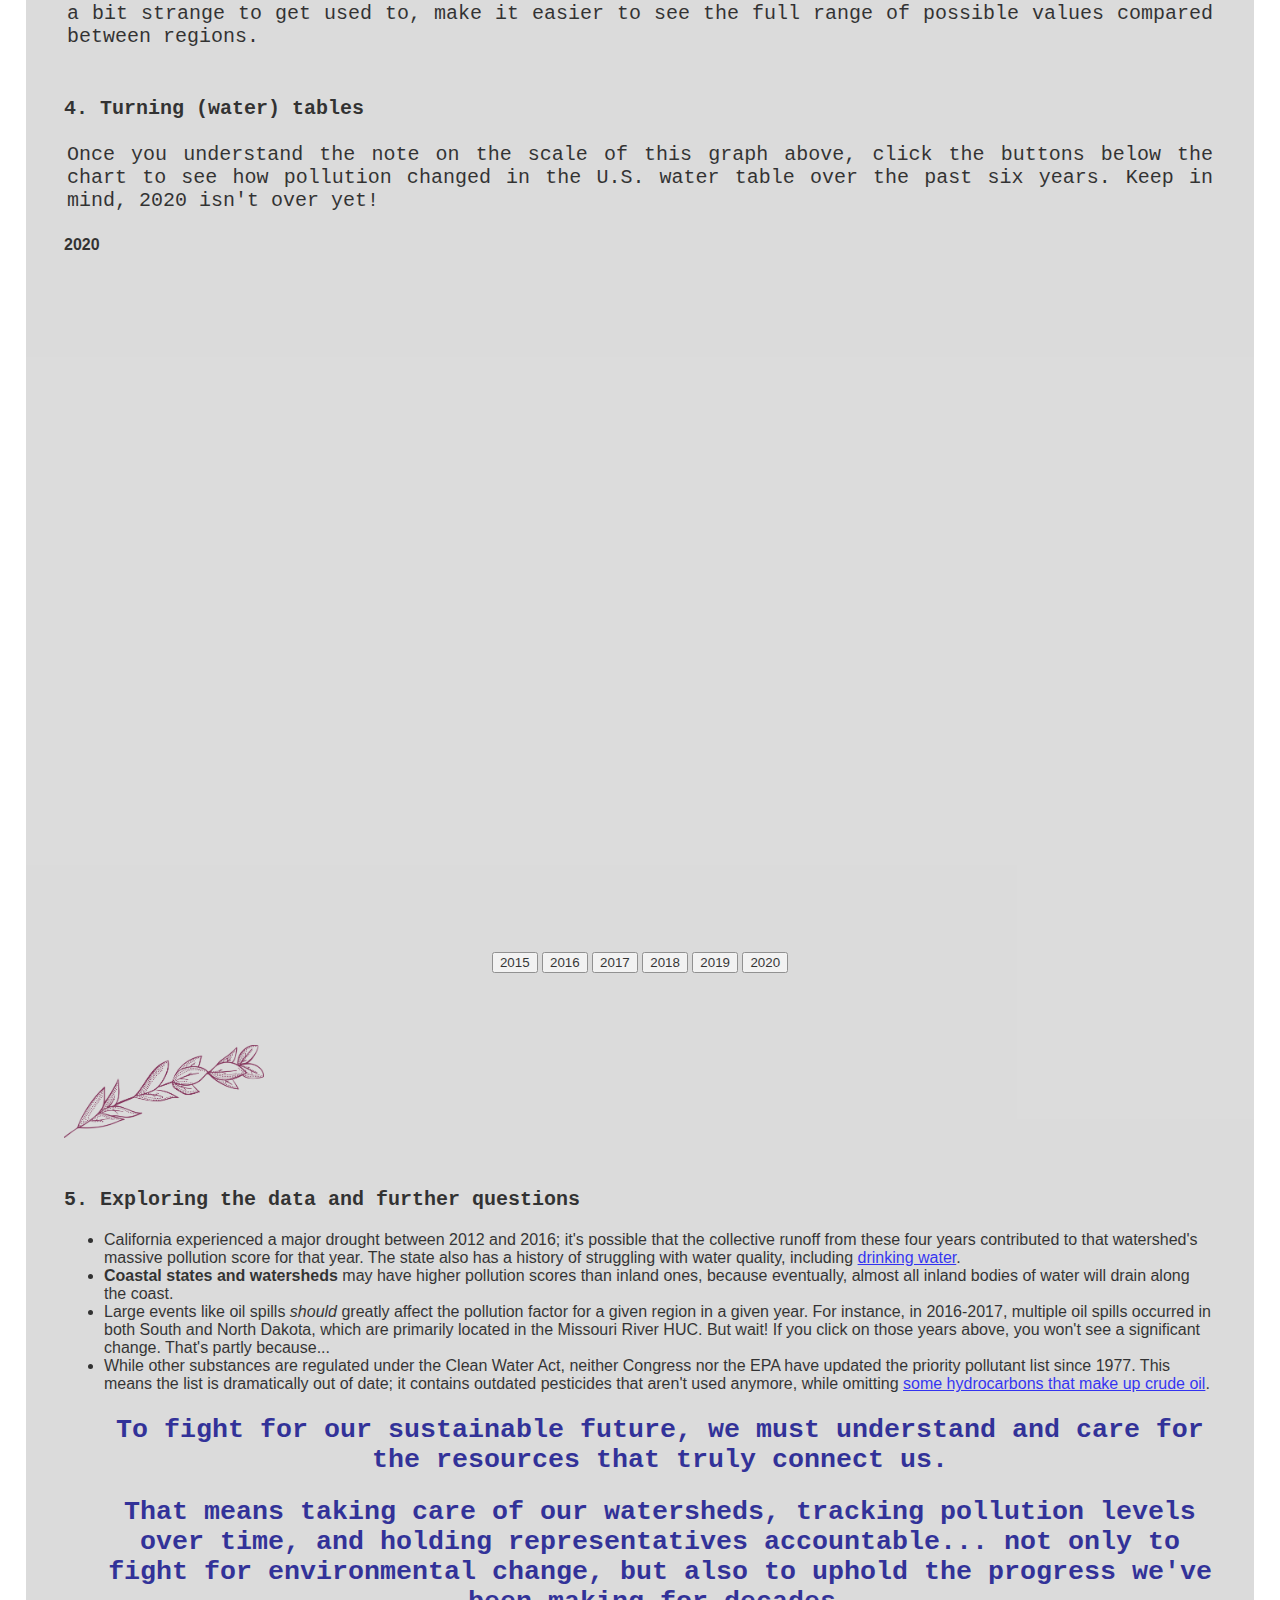
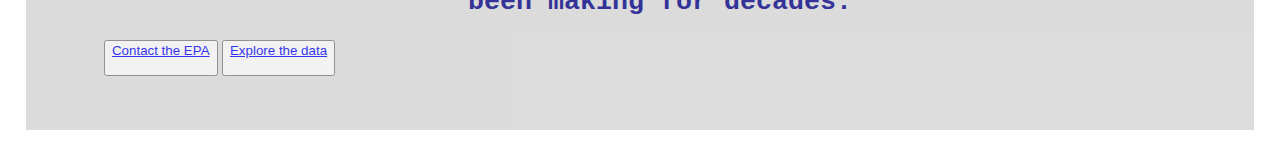
==== commit 67afa05f: "Update index.html" ====
--- a/index.html
+++ b/index.html
@@ -3,7 +3,7 @@
 
 <head>
   <script src="https://d3js.org/d3.v6.js"></script>
-<!--   <link rel="stylesheet" type="text/css" href="p-style.css"> -->
+  <link rel="stylesheet" type="text/css" href="p-style.css">
 </head>
 
 <body>
--- a/p-style.css
+++ b/p-style.css
@@ -0,0 +1,115 @@
+html, body {
+  font-family: "Helvetica Neue",Helvetica,Arial,sans-serif;
+  background-image: url("./img/background-12.jpg");
+  padding: 0px;
+  margin: 0px;
+  }
+
+  .main-content {
+  margin: 2%;
+  padding: 3%;
+  background-color: lightgray;
+  opacity: 80%;
+}
+
+.parallax { 
+  background-image: url("./img/background-12.jpg");
+  height: 100%;
+  background-attachment: fixed;
+  background-position: center;
+  background-repeat: no-repeat;
+  background-size: cover;
+}
+
+strong{
+  font-family: 'Courier New', Courier, monospace;
+  color: navy;
+  font-size: 20pt;
+}
+
+#container {
+  width: 100%;
+  height: 70vh;
+
+  display: flex;
+  flex-direction: row;
+}
+
+#chart-1 {
+  height: 100%;
+  position: relative;
+  align-items: center;
+}
+
+h1 {
+  text-align: center;
+  font-family: 'Courier New', Courier, monospace;
+  font-size: 50pt;
+  color:black;
+}
+
+h2 {
+  text-align: center;
+  font-family: 'Courier New', Courier, monospace;
+  font-size: 20pt;
+  color:navy;
+}
+
+h3 {
+  text-align: justify;
+  font-family: 'Courier New', Courier, monospace;
+  font-size: 15pt;
+  color: black;
+}
+
+p {
+  padding:3px;
+  text-align: justify;
+  font-family: 'Courier New', Courier, monospace;
+  color: black;
+  font-size: 15pt;
+}
+
+.center {
+  display: block;
+  margin-left: auto;
+  margin-right: auto;
+}
+
+.column {
+  float: left;
+  width: 50%;
+}
+
+.row:after {
+  content: "";
+  display: table;
+  clear: both;
+}
+
+#pollutantList {
+  font-family: 'Courier New', Courier, monospace;
+  padding-left: 20px;
+  color: maroon;
+}
+
+.axisLabel {
+  font-size: 16pt;
+  font-weight: bold;
+}
+
+.axis {
+  font-size: 12pt;
+}
+
+.tooltip {
+  position: absolute;
+  left: 0px;
+  top: 0px;
+  visibility: hidden;
+  font-family: "Helvetica Neue", Helvetica, Arial, sans-serif;
+  font-size: 14pt;
+  background-color:rgba(255, 238, 126, 0.5);
+  padding: 2px;
+  pointer-events: none;
+}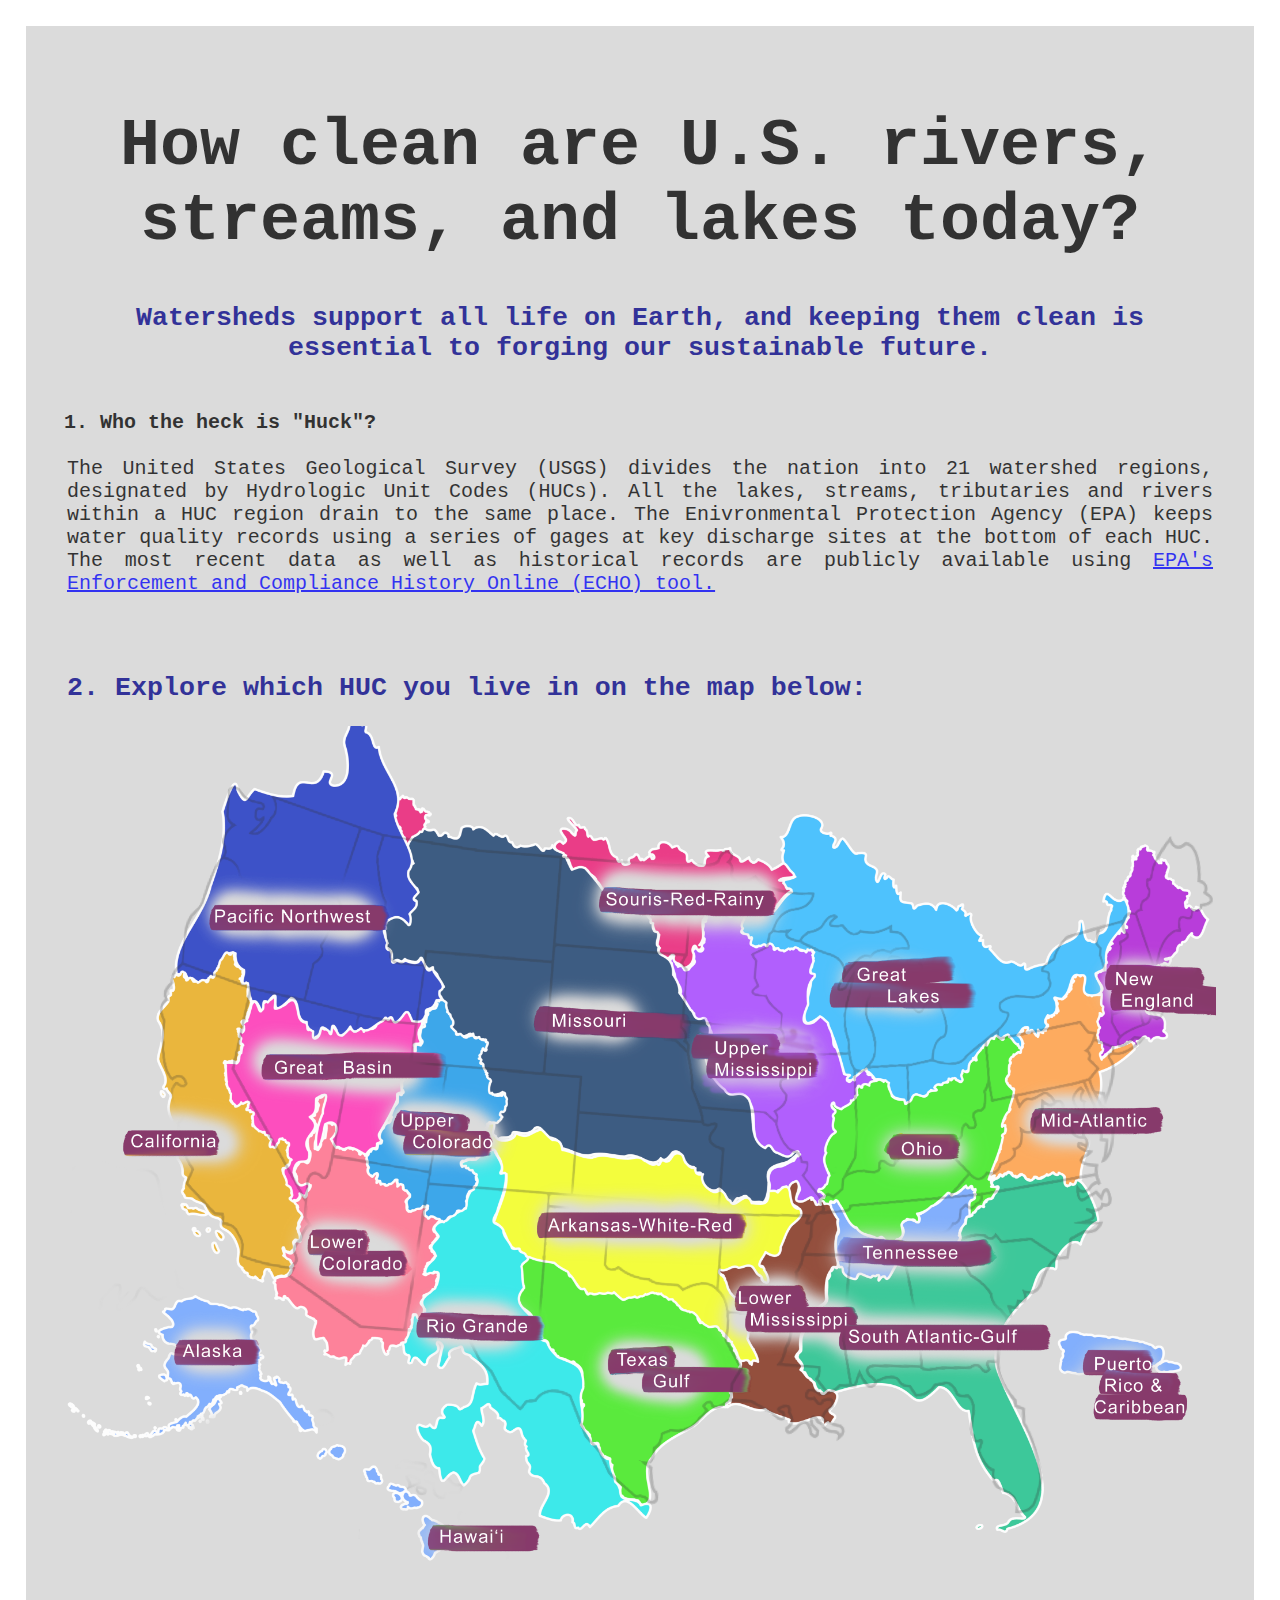
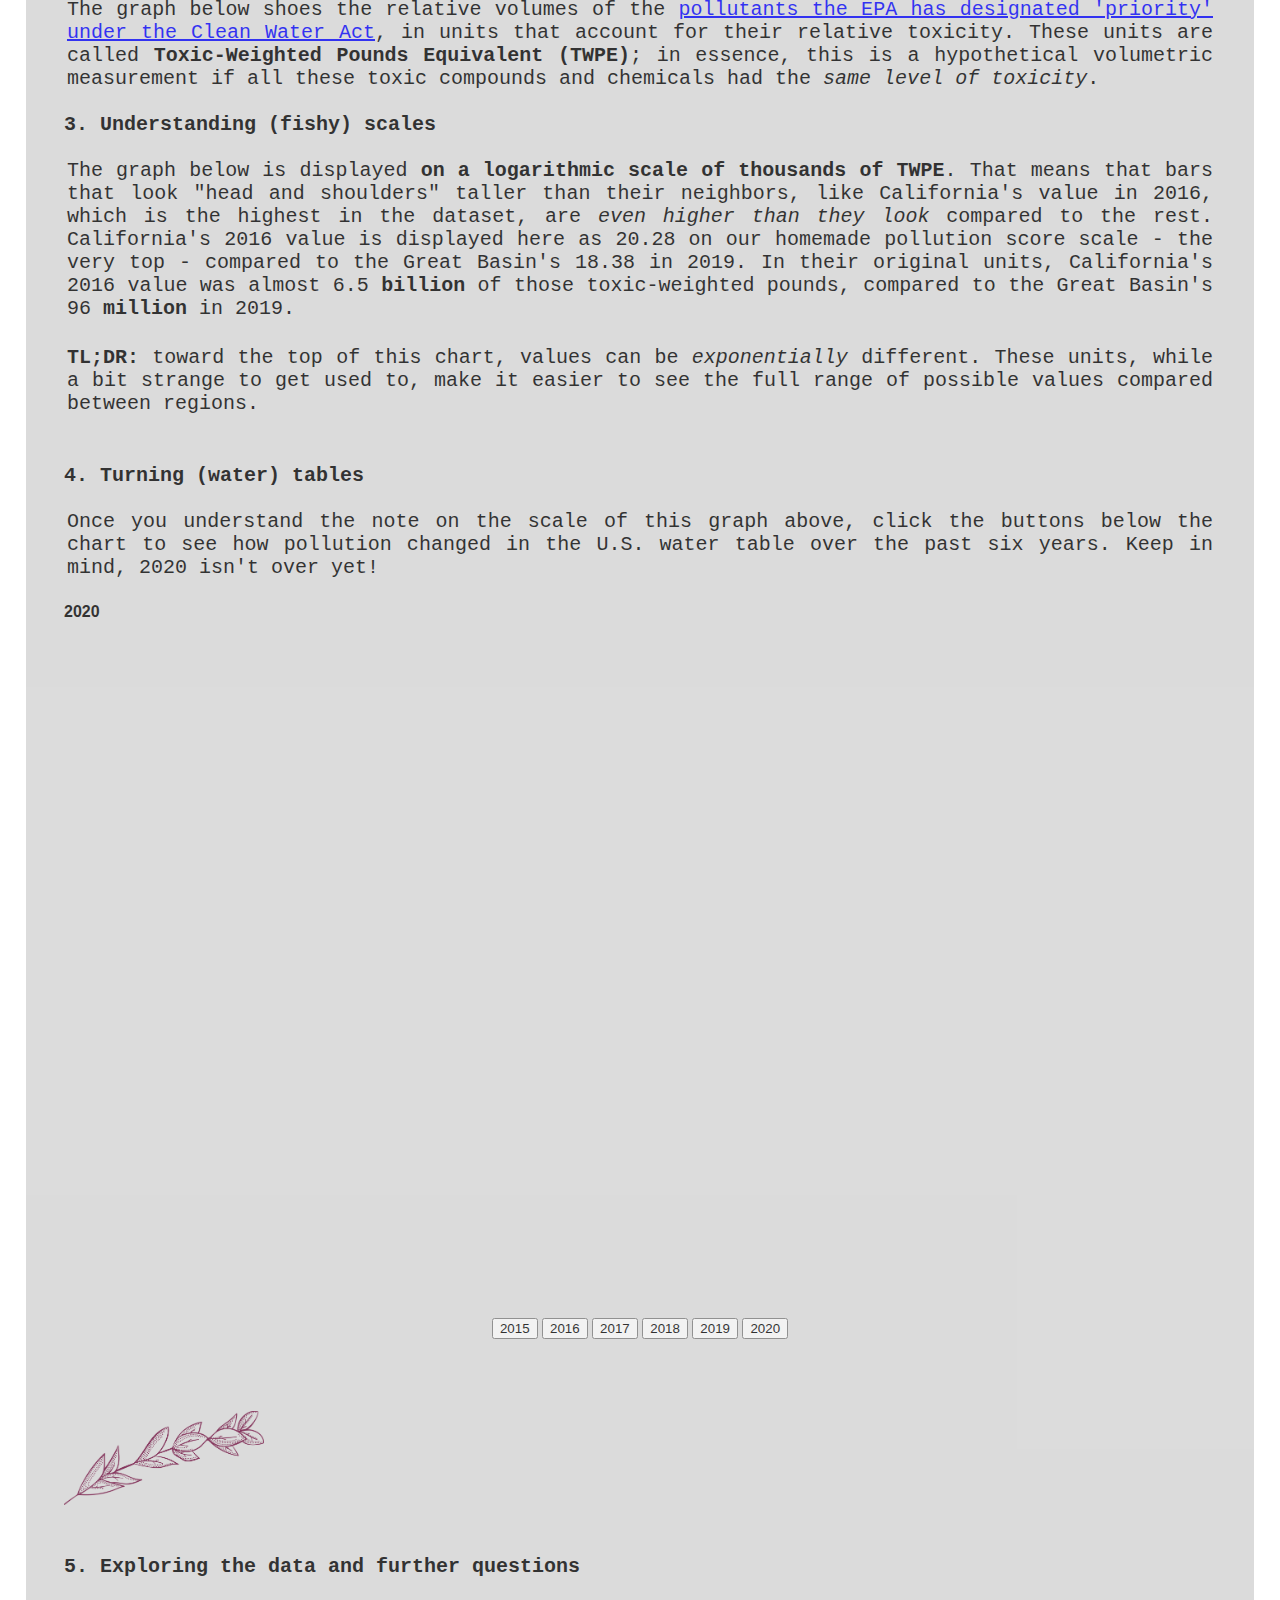
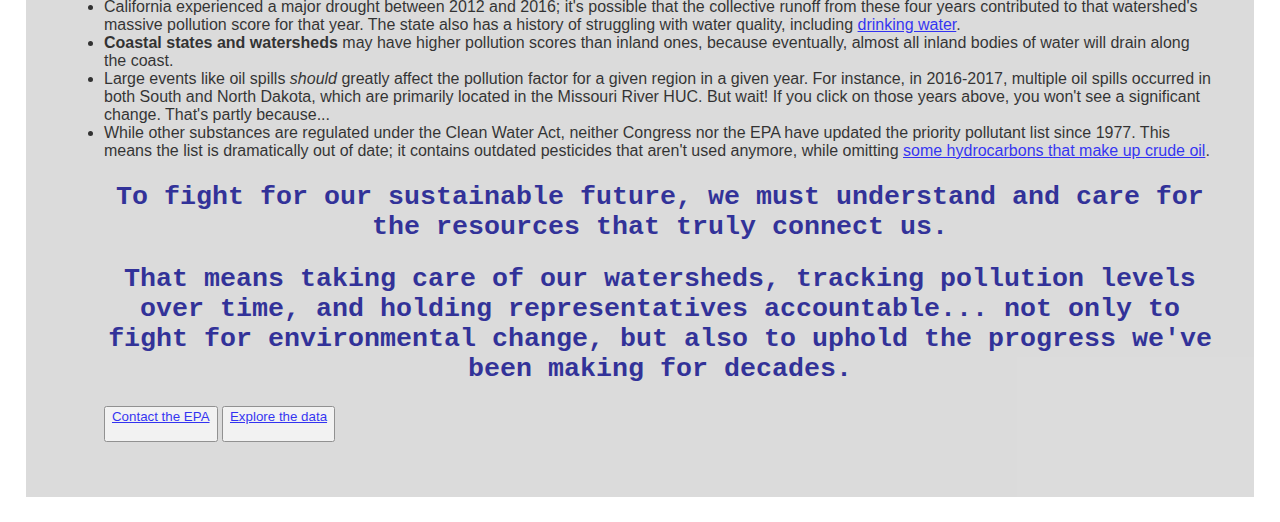
==== commit 741d3b3a: "Update index.html" ====
--- a/index.html
+++ b/index.html
@@ -10,9 +10,9 @@
 
 <div class = "parallax">
 
-  <div id = "banner" class = "center">
+<!--   <div id = "banner" class = "center">
     <img src = "./img/header.png" alt = "header" width = "100%"> </img>
-  </div>
+  </div> -->
 
   <div class = "main-content">
   <h1> How clean are U.S. rivers, streams, and lakes today? </h1>
@@ -20,7 +20,7 @@
   <h2> Watersheds support all life on Earth, and keeping them clean is essential to forging our sustainable future.  </h2> 
   <p> </p>
 
-  <img src = "./img/branch-red.png" alt = "decorative branch logo" width = "90%" height = "20%" class = "icon"> </img>
+<!--   <img src = "./img/branch-red.png" alt = "decorative branch logo" width = "90%" height = "20%" class = "icon"> </img> -->
 
   <h3> 1. Who the heck is "Huck"? </h3>
     <p> The United States Geological Survey (USGS) divides the nation into 21 watershed regions, designated by Hydrologic Unit Codes (HUCs). All the lakes, streams, tributaries and rivers within a HUC region drain to the same place. The Enivronmental Protection Agency (EPA) keeps water quality records using a series of gages at key discharge sites at the bottom of each HUC. The most recent data as well as historical records are publicly available using <a href="https://echo.epa.gov/trends/loading-tool/get-data/watershed-statistics/"> EPA's Enforcement and Compliance History Online (ECHO) tool.</a> </p>
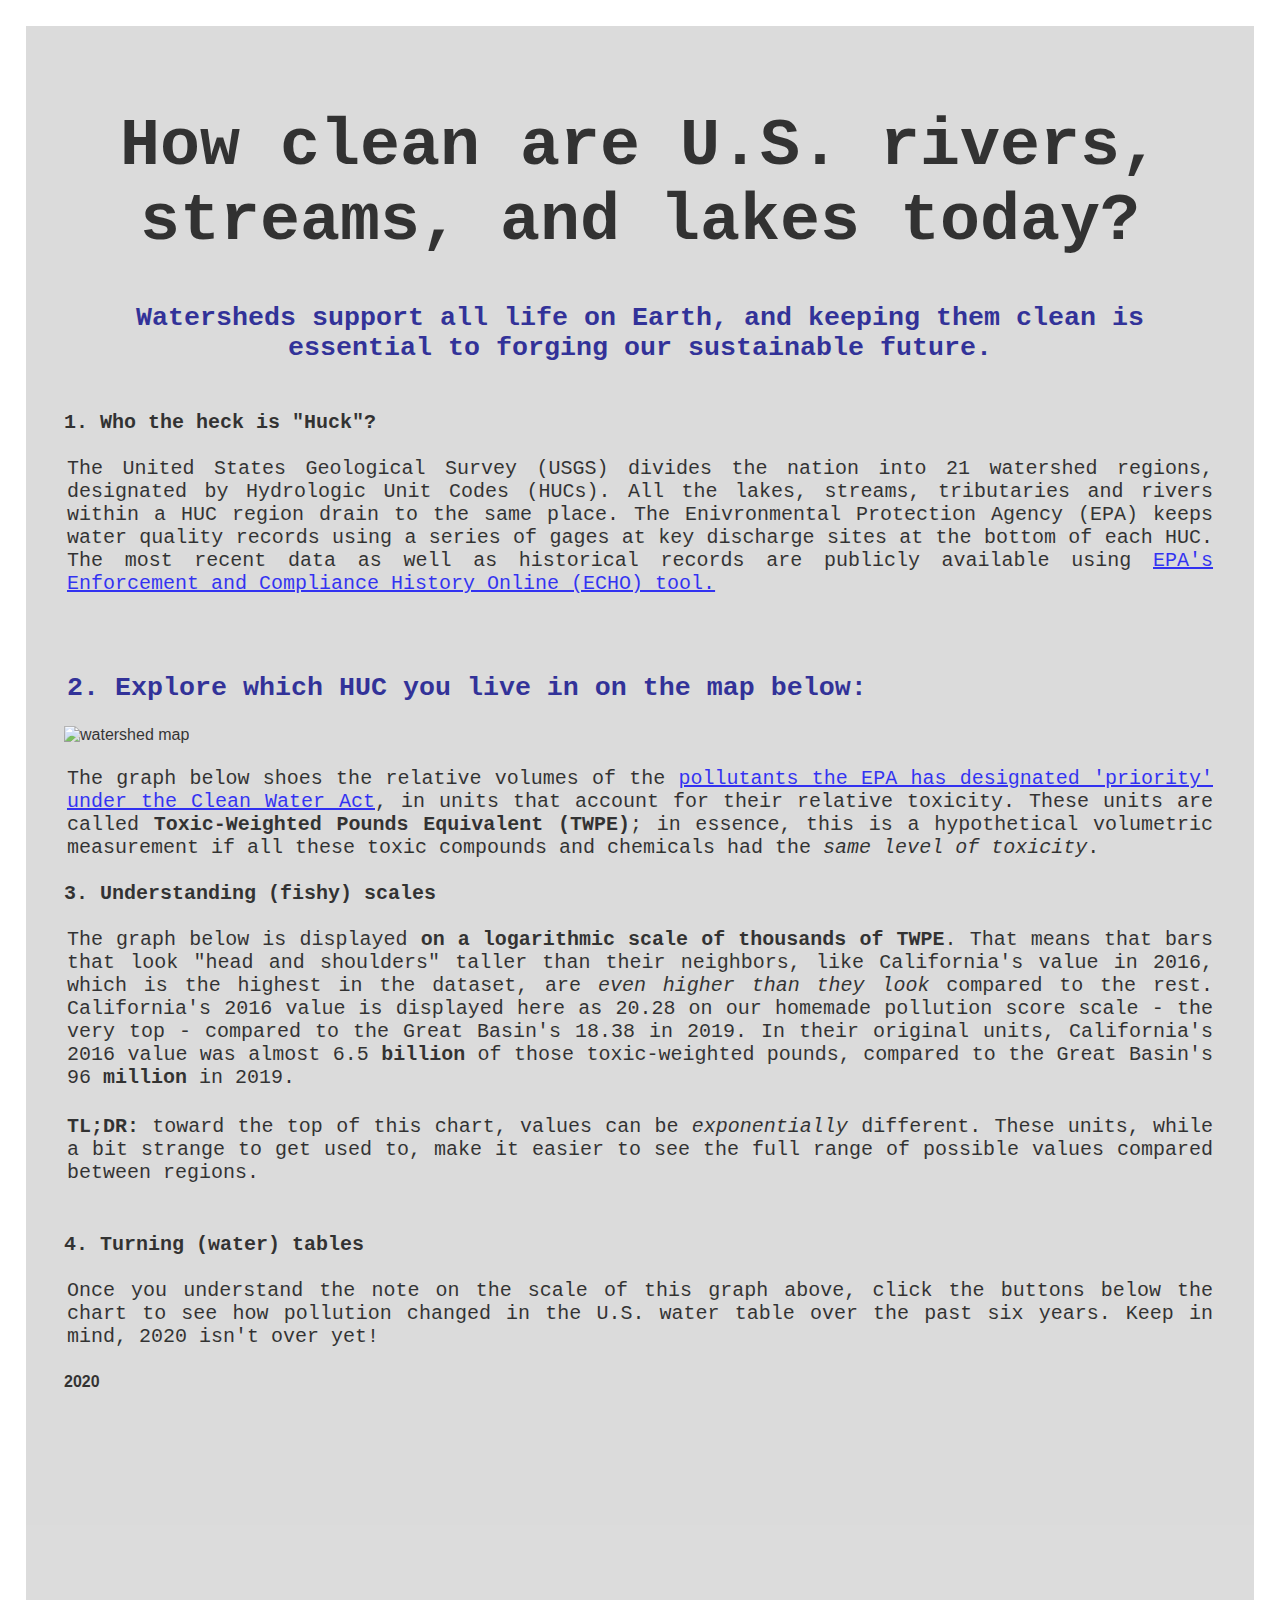
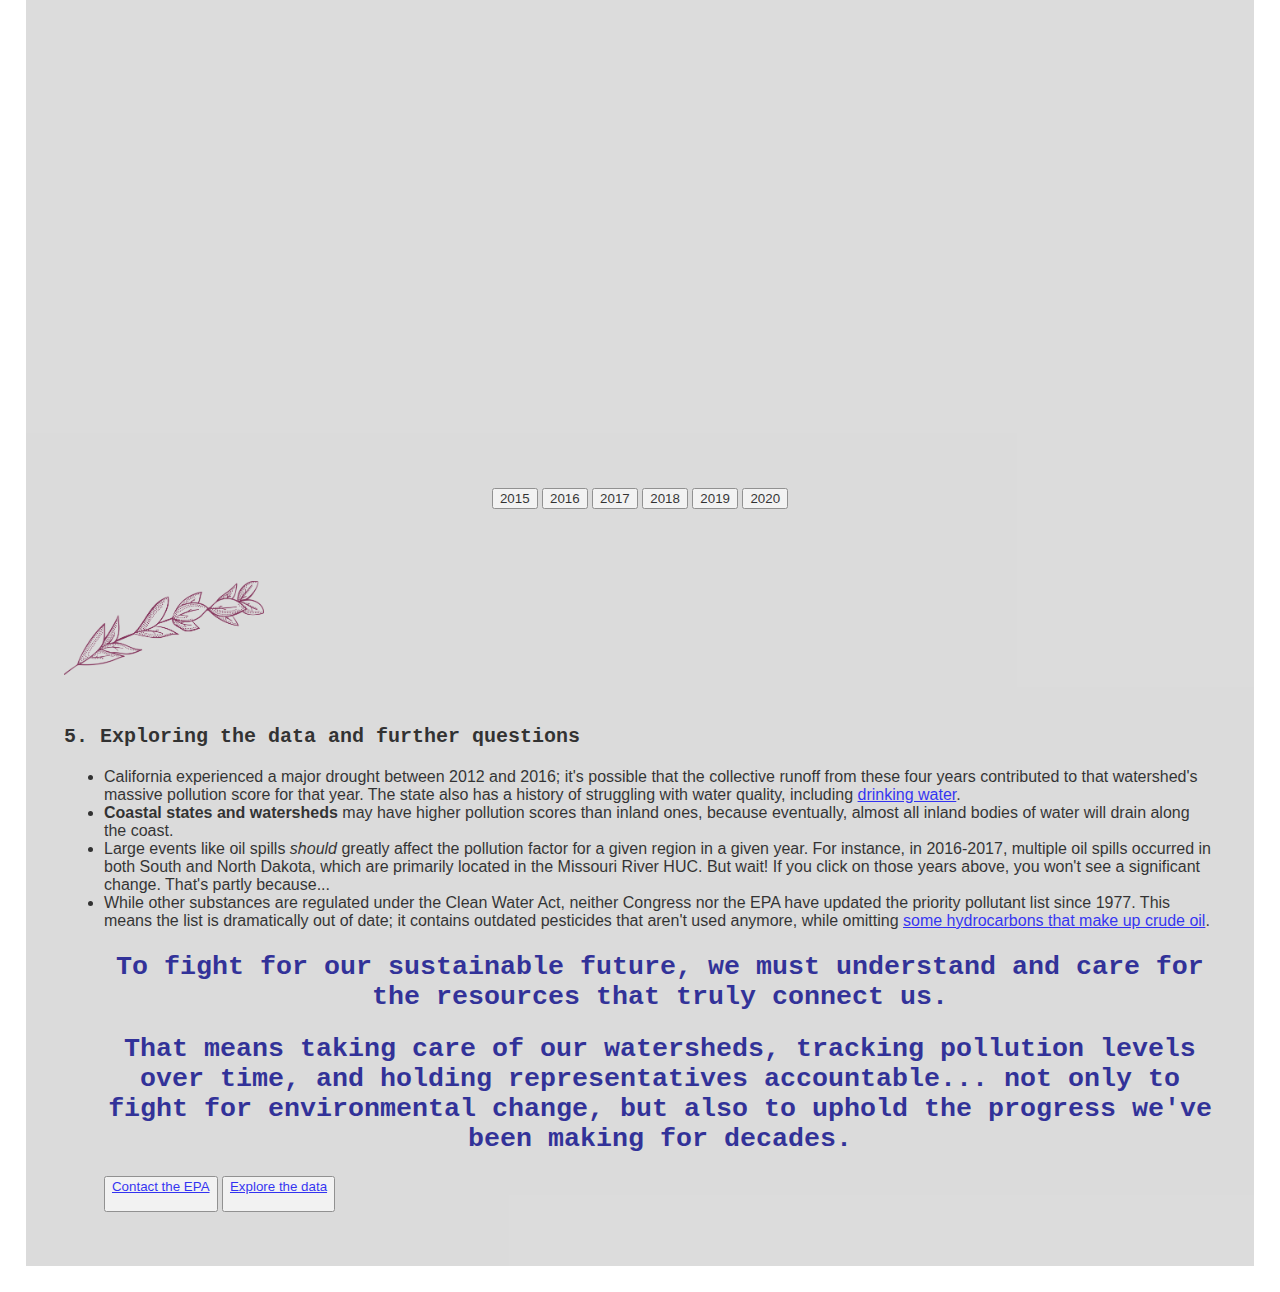
==== commit 07d3a152: "Update index.html" ====
--- a/index.html
+++ b/index.html
@@ -30,7 +30,7 @@
 
   <p> <strong> 2. Explore which HUC you live in on the map below: </strong> </p>
 
-  <img src = "./img/hucs.png" alt = "watershed map" width = 100% height = "100%"> </img>
+  <img src = "https://www.researchgate.net/profile/Narayanan-Kannan-5/publication/43280557/figure/fig1/AS:394285854806036@1471016481892/Major-river-basins-and-8-digit-watersheds-HUCs-in-the-Conterminous-United-States.png" alt = "watershed map" width = 100% height = "100%"> </img>
 
   <p> The graph below shoes the relative volumes of the <a href="https://www.epa.gov/eg/toxic-and-priority-pollutants-under-clean-water-act"> pollutants the EPA has designated 'priority' under the Clean Water Act</a>, in units that account for their relative toxicity. These units are called <b> Toxic-Weighted Pounds Equivalent (TWPE)</b>; in essence, this is a hypothetical volumetric measurement if all these toxic compounds and chemicals had the <i>same level of toxicity</i>. </p>
 
--- a/p-style.css
+++ b/p-style.css
@@ -3,6 +3,11 @@
   background-image: url("./img/background-12.jpg");
   padding: 0px;
   margin: 0px;
+  }
+
+.button {
+  background: navy;
+  font-family: "Helvetica Neue",Helvetica,Arial,sans-serif;
   }
 
   .main-content {
@@ -112,4 +117,4 @@
   background-color:rgba(255, 238, 126, 0.5);
   padding: 2px;
   pointer-events: none;
-}+}
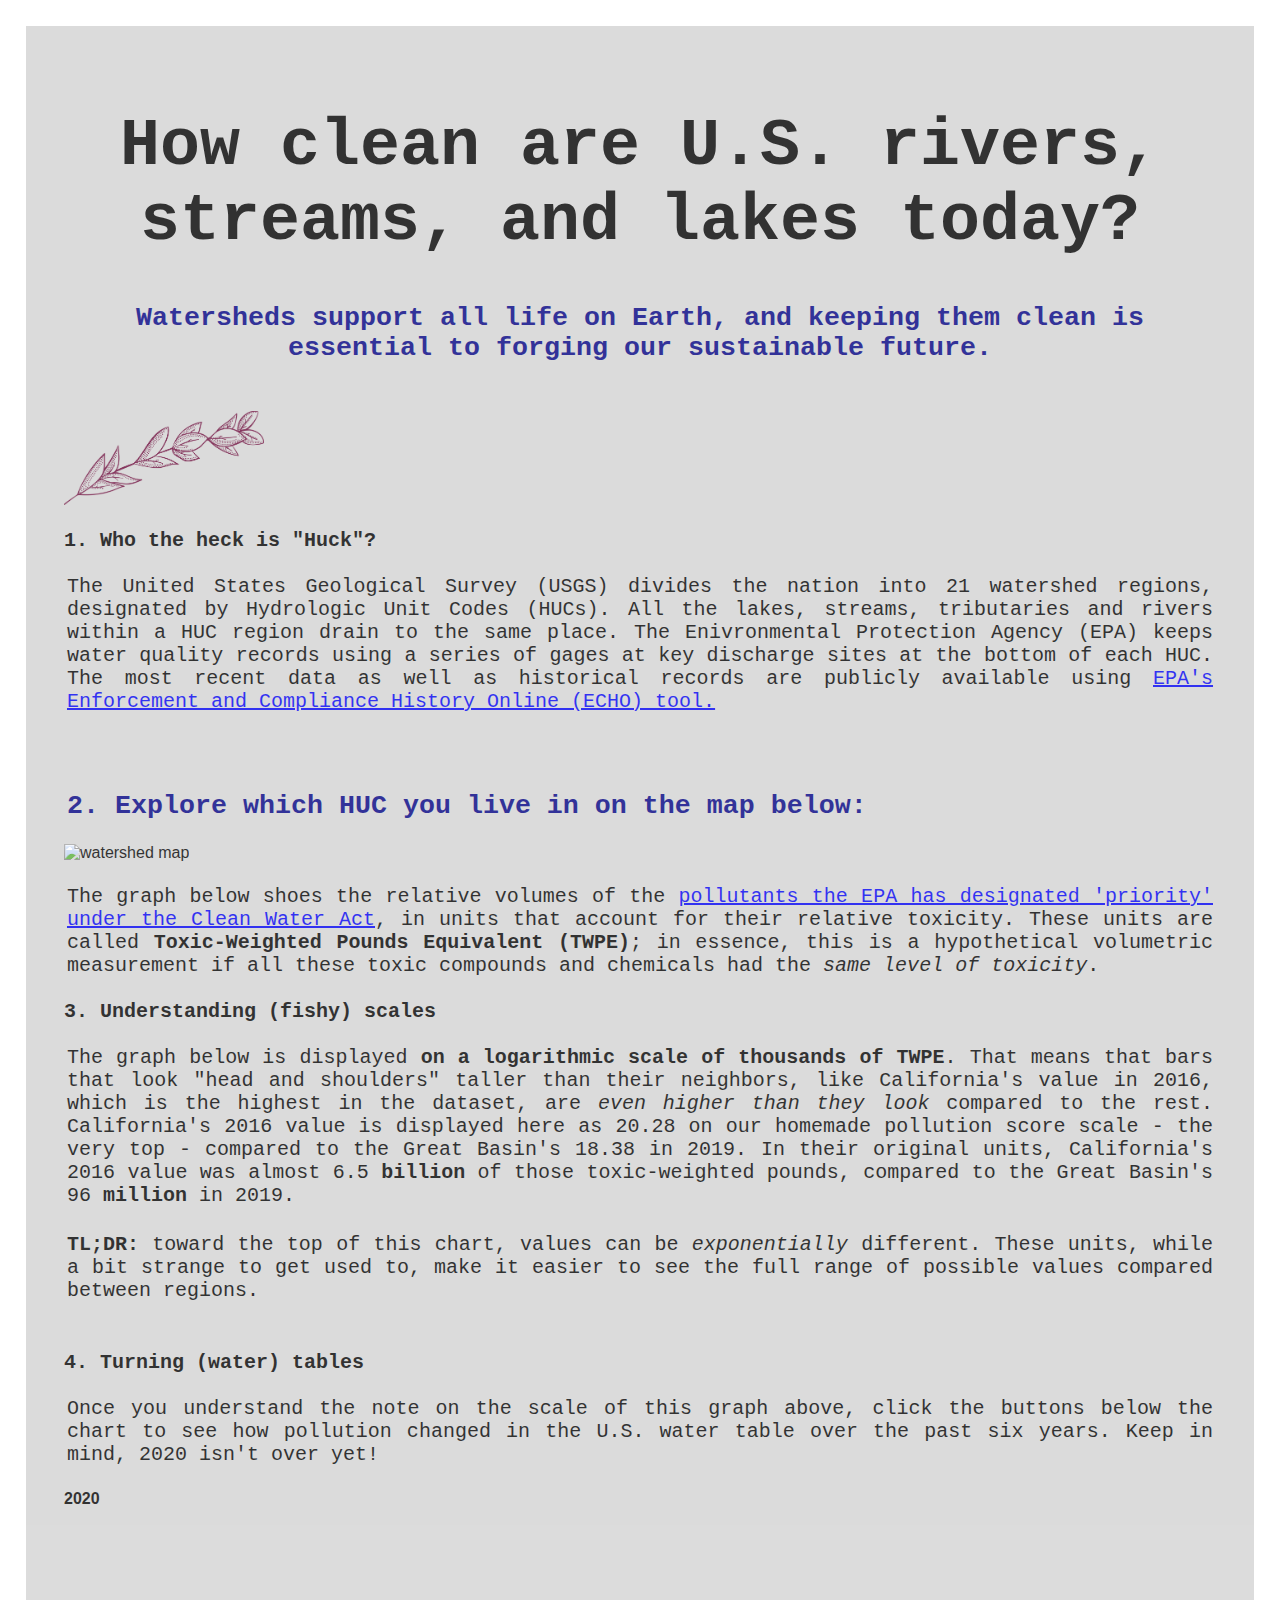
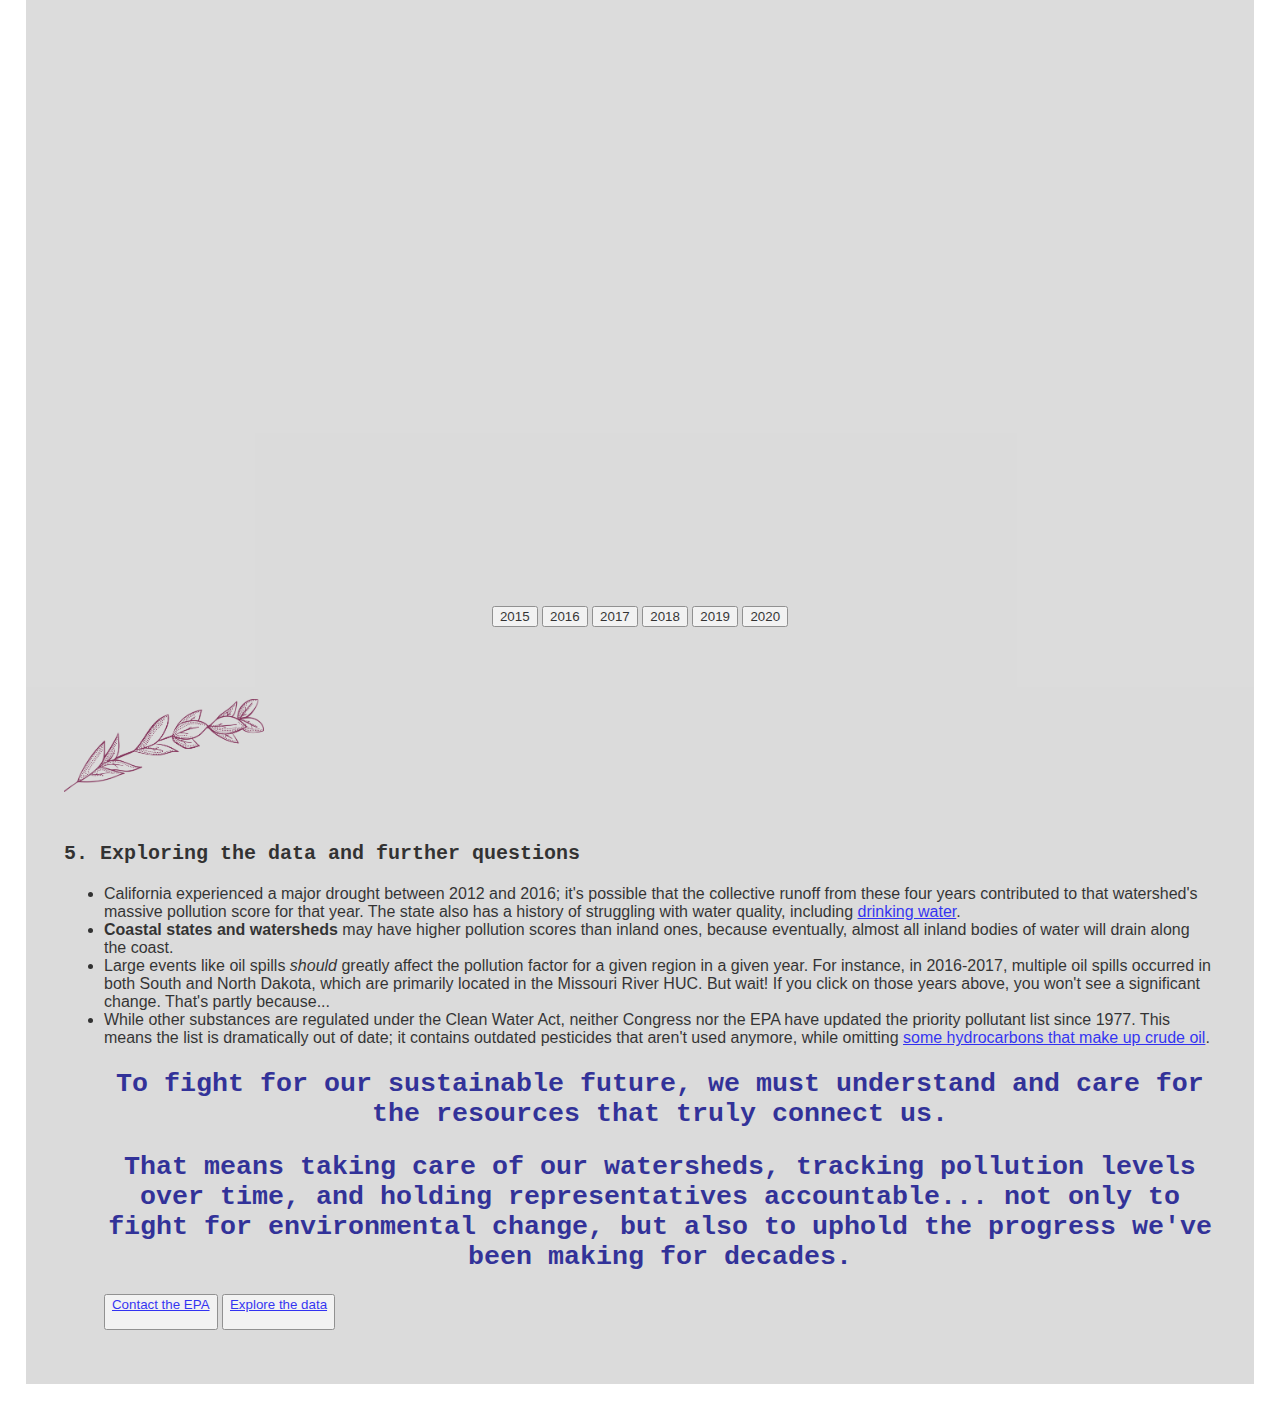
==== commit 546cb6be: "Update index.html" ====
--- a/index.html
+++ b/index.html
@@ -20,7 +20,7 @@
   <h2> Watersheds support all life on Earth, and keeping them clean is essential to forging our sustainable future.  </h2> 
   <p> </p>
 
-<!--   <img src = "./img/branch-red.png" alt = "decorative branch logo" width = "90%" height = "20%" class = "icon"> </img> -->
+  <img src = "./img/branch-red.png" alt = "decorative branch logo" width = "200px"  alt = "branch"  class = "icon" margin-left = "45vw" > </img>
 
   <h3> 1. Who the heck is "Huck"? </h3>
     <p> The United States Geological Survey (USGS) divides the nation into 21 watershed regions, designated by Hydrologic Unit Codes (HUCs). All the lakes, streams, tributaries and rivers within a HUC region drain to the same place. The Enivronmental Protection Agency (EPA) keeps water quality records using a series of gages at key discharge sites at the bottom of each HUC. The most recent data as well as historical records are publicly available using <a href="https://echo.epa.gov/trends/loading-tool/get-data/watershed-statistics/"> EPA's Enforcement and Compliance History Online (ECHO) tool.</a> </p>
@@ -65,7 +65,7 @@
   <p> </p>
   <p> </p>
 
-  <img src = "./img/branch-red.png" alt = "decorative branch logo" width = "200px"  alt = "branch"  class = "icon"> </img>
+  <img src = "./img/branch-red.png" alt = "decorative branch logo" width = "200px"  alt = "branch"  class = "icon" margin-left = "45vw" > </img>
 
   <p> </p>
 
@@ -87,7 +87,8 @@
     <button> <a href = "https://www.epa.gov/home/forms/contact-epa"> Contact the EPA </a> <br> <br>  
 <!--       <img src = "./img/branch-yellow.png" class = "icon"> </img> -->
     </button>
-    <button> <a href = "https://echo.epa.gov/trends/loading-tool/get-data/watershed-statistics/">  Explore the data </a> <br> <br>  
+    <button> <a href = "https://echo.epa.gov/trends/loading-tool/get-data/watershed-statistics/">  Explore the data </a> <br> <br> 
+      
 <!--       <img src = "./img/branch-yellow.png" class = "icon"> </img> -->
     </button>
   </div>
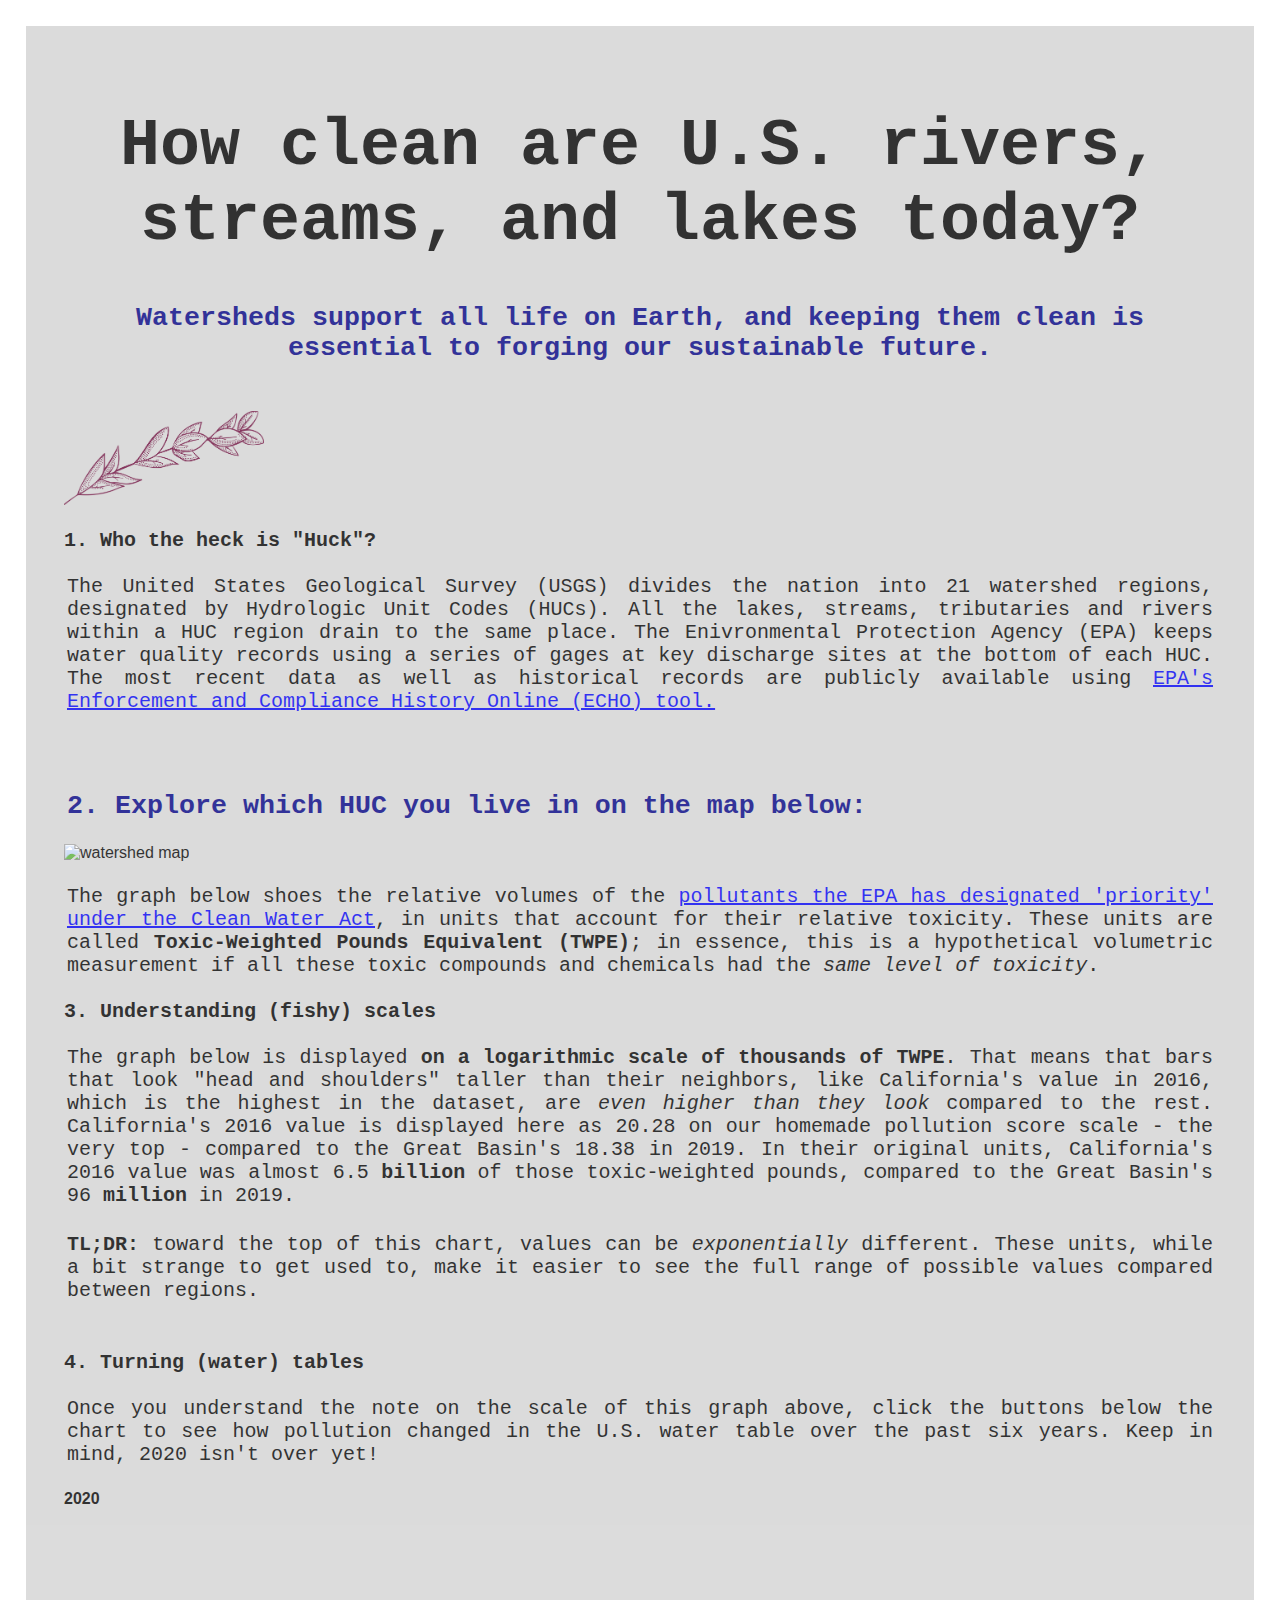
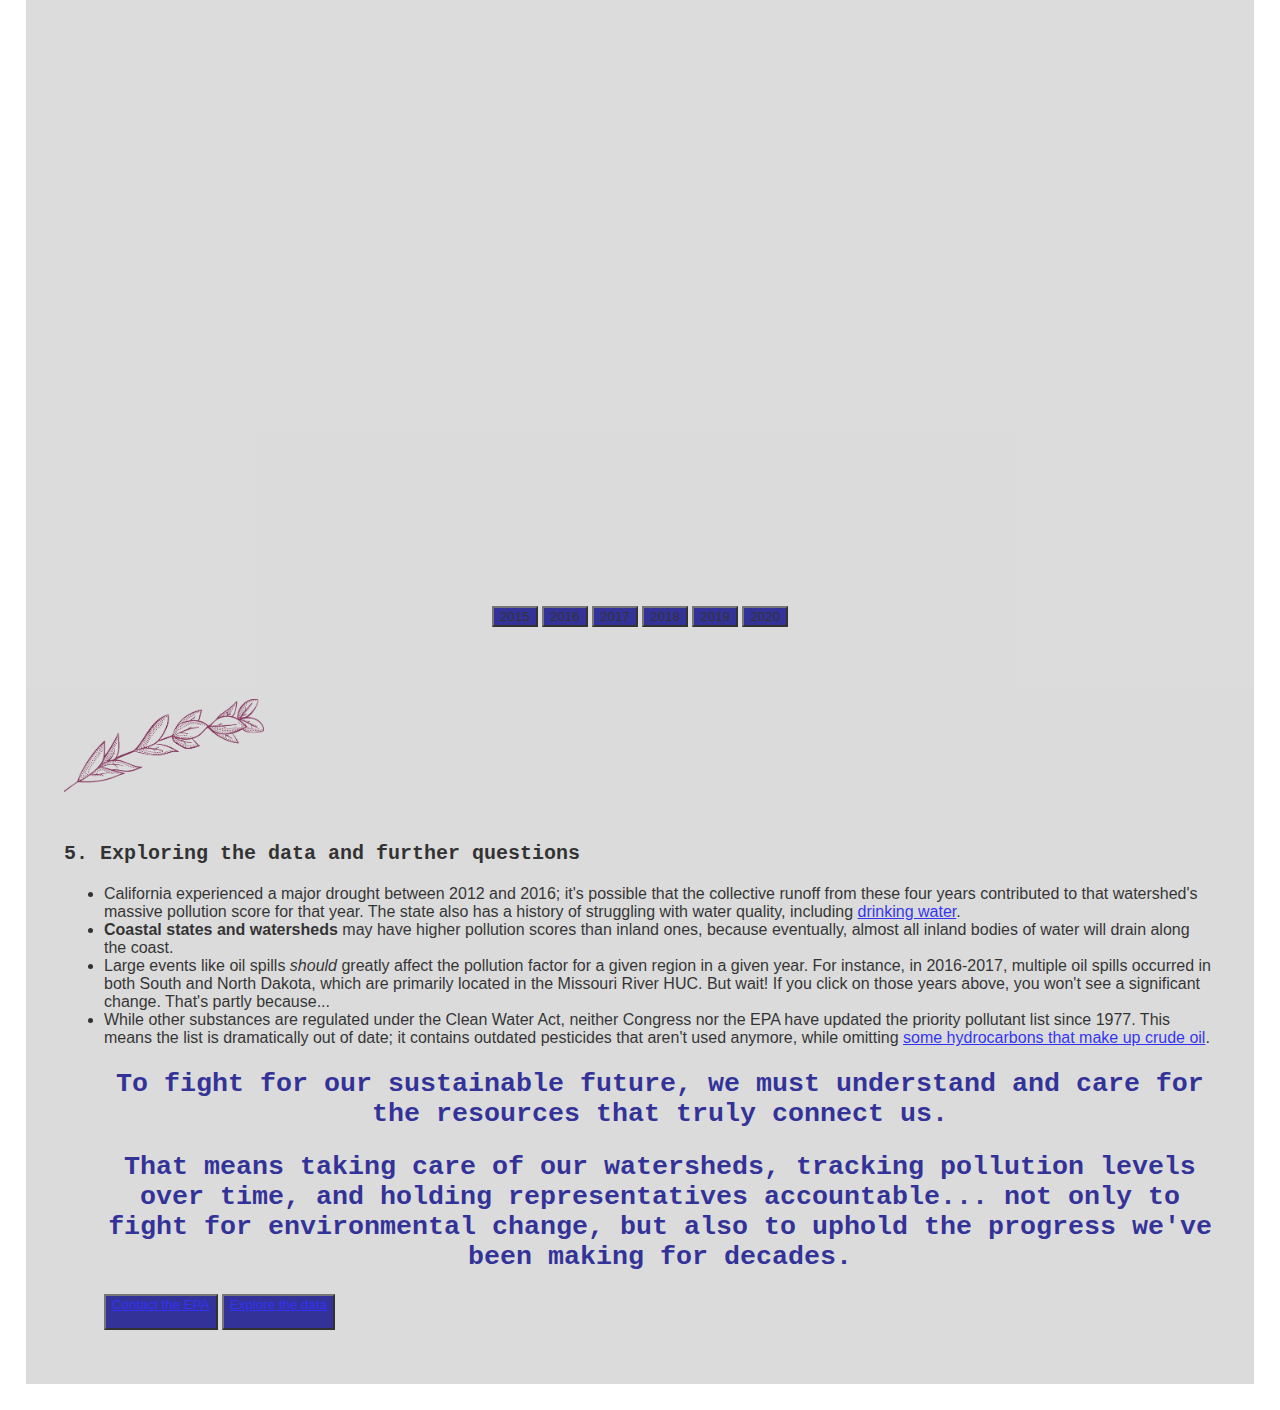
==== commit 3b9ee066: "Update index.html" ====
--- a/index.html
+++ b/index.html
@@ -54,12 +54,12 @@
 
     <div id = "buttons" class = "buttons" style = "text-align: center;">
       <p> </p>
-      <button id="show2015"> 2015 </button>
-      <button id="show2016"> 2016 </button>
-      <button id="show2017"> 2017 </button>
-      <button id="show2018"> 2018 </button>
-      <button id="show2019"> 2019 </button>
-      <button id="show2020"> 2020 </button>
+      <button id="show2015" class = "button"> 2015 </button>
+      <button id="show2016" class = "button"> 2016 </button>
+      <button id="show2017" class = "button"> 2017 </button>
+      <button id="show2018" class = "button"> 2018 </button>
+      <button id="show2019" class = "button"> 2019 </button>
+      <button id="show2020" class = "button"> 2020 </button>
     </div>
 
   <p> </p>
@@ -84,10 +84,10 @@
   <h2> That means taking care of our watersheds, tracking pollution levels over time, and holding representatives accountable... not only to fight for environmental change, but also to uphold the progress we've been making for decades. </h2>
 
   <div id = "cta"> 
-    <button> <a href = "https://www.epa.gov/home/forms/contact-epa"> Contact the EPA </a> <br> <br>  
+    <button class = "button"> <a href = "https://www.epa.gov/home/forms/contact-epa"> Contact the EPA </a> <br> <br>  
 <!--       <img src = "./img/branch-yellow.png" class = "icon"> </img> -->
     </button>
-    <button> <a href = "https://echo.epa.gov/trends/loading-tool/get-data/watershed-statistics/">  Explore the data </a> <br> <br> 
+    <button class = "button"> <a href = "https://echo.epa.gov/trends/loading-tool/get-data/watershed-statistics/">  Explore the data </a> <br> <br> 
       
 <!--       <img src = "./img/branch-yellow.png" class = "icon"> </img> -->
     </button>
